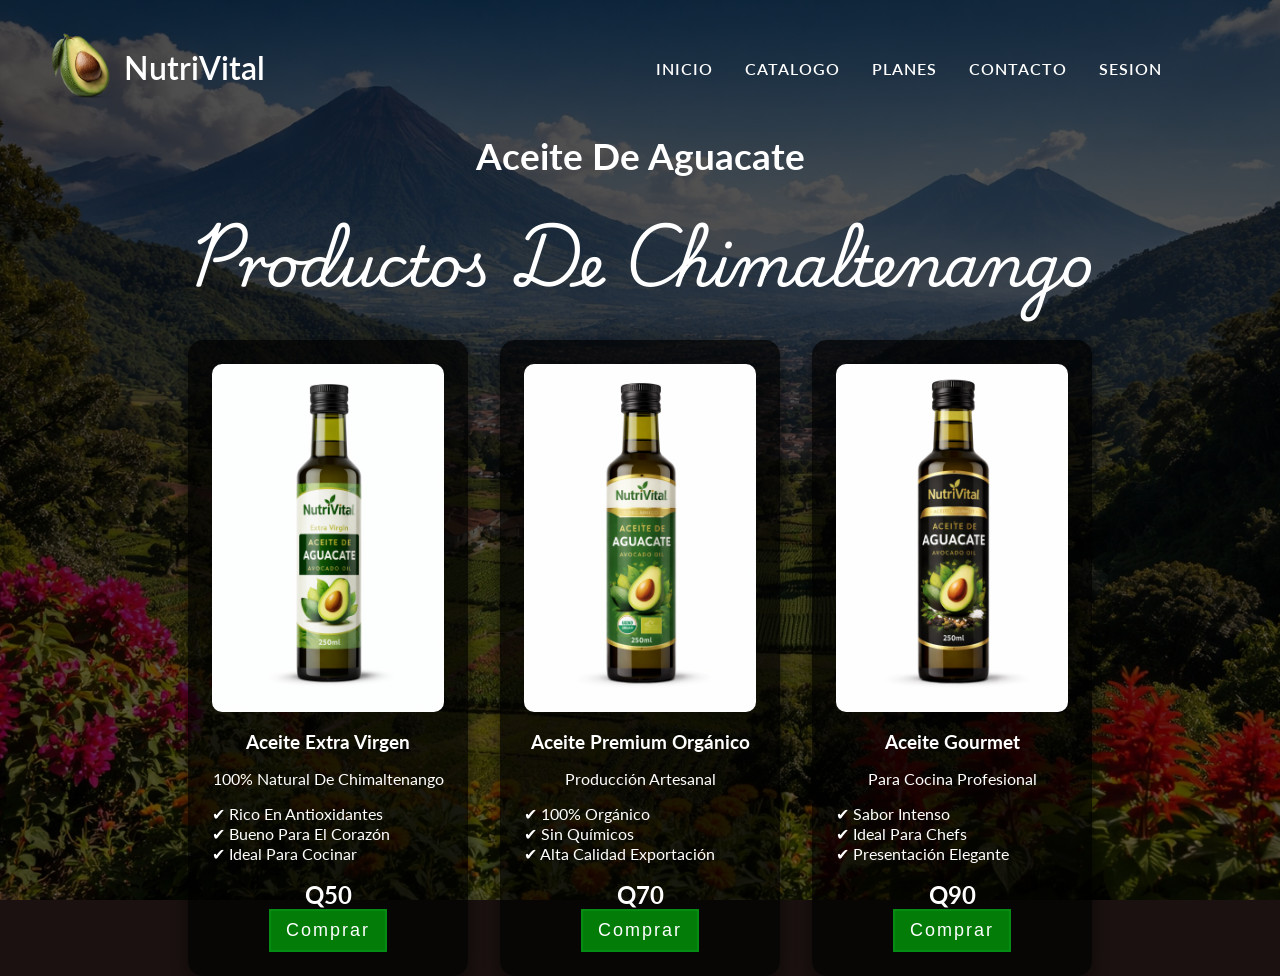
==== catalogo.html @ 91df7d30 "Add files via upload" ====
<!DOCTYPE html>
<html lang="en">
<head>
    <meta charset="UTF-8">
    <meta name="viewport" content="width=device-width, initial-scale=1.0">
    <title>Catálogo - NutriVital</title>
    <link rel="stylesheet" href="style.css">
</head>
<body>

<header class="catalogo_header">

    <!-- NAVBAR -->
    <nav class="navbar">
        <div class="logo">
            <img src="img/log.png" alt="">
            <span>NutriVital</span>
        </div>

        <ul class="nav_items">
            <div class="item">
                  <li><a href="index.html">INICIO</a></li>
                    <li><a href="catalogo.html">CATALOGO</a></li>
                    <li><a href="Plan.html">PLANES</a></li>
                    <li><a href="contacto.html">CONTACTO</a></li>
                    <li><a href="login.html">SESION</a></li>

            </div>
        </ul>
    </nav>

    <!-- TITULO -->
    <section class="catalogo_section">
        <h2 class="heading_1">Aceite de Aguacate</h2>
        <h1 class="heading">Productos de Chimaltenango</h1>



        <!-- PRODUCTOS -->
        <div class="catalogo_container">

            <!-- PRODUCTO -->
            <div class="producto" data-base="50">
                <img src="img/a1.png">
                <h3>Aceite Extra Virgen</h3>
                <p>100% natural de Chimaltenango</p>

                <ul class="beneficios">
                    <li>✔ Rico en antioxidantes</li>
                    <li>✔ Bueno para el corazón</li>
                    <li>✔ Ideal para cocinar</li>
                </ul>

                <h2 class="precio">Q50</h2>
                <button class="btn">Comprar</button>
            </div>

            <div class="producto" data-base="70">
                <img src="img/a2.png">
                <h3>Aceite Premium Orgánico</h3>
                <p>Producción artesanal</p>

                <ul class="beneficios">
                    <li>✔ 100% orgánico</li>
                    <li>✔ Sin químicos</li>
                    <li>✔ Alta calidad exportación</li>
                </ul>

                <h2 class="precio">Q70</h2>
                <button class="btn">Comprar</button>
            </div>

            <div class="producto" data-base="90">
                <img src="img/a3.png">
                <h3>Aceite Gourmet</h3>
                <p>Para cocina profesional</p>

                <ul class="beneficios">
                    <li>✔ Sabor intenso</li>
                    <li>✔ Ideal para chefs</li>
                    <li>✔ Presentación elegante</li>
                </ul>

                <h2 class="precio">Q90</h2>
                <button class="btn">Comprar</button>
            </div>

        </div>
    </section>

</header>

<script src="catalogo.js"></script>
</body>
</html>
---- style.css ----
@import url('https://fonts.googleapis.com/css2?family=Lato:ital,wght@0,100;0,300;0,400;0,700;0,900;1,100;1,300;1,400;1,700;1,900&family=Playwrite+CU:wght@100..400&display=swap');
*{
    box-sizing: border-box;
    margin: 0%;
    padding: 0%;
    transition: all 0.5s linear;
    color: #fff;
    text-transform: capitalize;
}
body{
    background-color: #1A1110;
    font-family: "Lato", sans-serif;
}
header{
    position: relative;
    padding: 2em 0;
    background: linear-gradient(rgba(0,0,0,0.6), rgba(0,0,0,0.3)), url(img/bg.jpg);
    background-repeat: no-repeat;
    background-size: cover;
    background-position: center;
    height: 100vh;
}
.logo{
    font-size: 2em;
    font-weight: 600;
    flex: 1;
    color: #fff;
    display: flex;
    align-items: center;
}
.logo img{
    width: 70px;
    margin-right: 1%;
}
.navbar{
    width: 100%;
    padding: 2rem 3rem;
    margin: auto;
    display: flex;
    align-items: center;
    justify-content: space-between;
    z-index: 1;
    top: 0;
    position: fixed;
}
.navbar.scrolled{
    background-color: #000;
    box-shadow: rgba(0,0,0,0.35) 0 5px 15px;
}
.nav_items{
    display: flex;
    justify-content: space-between;
    align-items: center;
    flex: 1;
}
.item{
    display: flex;
    justify-content: center;
}
.nav_items li{
    list-style: none;
    padding: 1em;
}
.nav_items li a{
    text-decoration: none;
    transition: 0.3s;
    font-size: 16px;
    font-weight: 600;
    letter-spacing: 1px;
}
.nav_items li::before{
    content: '';
    width: 0;
    height: 2px;
    background: rgb(1, 92, 10);
    display: block;
    margin: auto;
    transition: 0.5s;
}
.nav_items li:hover::before{
    width: 100%;
}
.btn{
    padding: 9px 15px;
    font-size: 18px;
    letter-spacing: 2px;
    cursor: pointer;
    background-color: rgb(4, 124, 8);
    border: 2px solid rgb(4, 140, 20);
    transition: all 0.5s ease-out;
}
.nav_menu{
    display: none;
}
.main{
    width: 80%;
    left: 50%;
    top: 55%;
    transform: translate(-50%,-50%);
    position: absolute;
    color: #fff;
}
.heading_1{
    font-size: 2.3em;
}
.heading{
    font-size: 3.5em;
    padding: 1.5% 0;
    font-family: "Playwrite CU", cursive;
}
.main_btn{
    display: flex;
}
.btn1:hover{
    background-color: transparent;
}
.btn2{
    background-color: transparent;
    margin-left: 1%;
    align-items: center;
    display: flex;
}
.btn2 i{
    font-size: 2em;
    margin-right: 6px;
    color: rgb(4, 124, 8);
}
.btn2:hover{
    background-color: rgb(4, 124, 8);
}
.btn2:hover i{
    color: #fff;
}
/* __________services */
.sec{
    padding: 8% 0 3% 0;
    width: 85%;
    margin: auto;
}
.head{
    text-align: center;
}
.heading span{
    color: orangered;
}
.head .heading{
    font-family: 'lato', sans-serif;
}
.head .heading_1{
    font-family: 'playwrite CU', cursive;
    color: aliceblue;
    font-size: 1.4em;
}
.boxes{
    margin-top: 4rem;
    display: grid;
    gap: 2rem;
    grid-template-columns: repeat(3, 1fr);
}
.box{
    text-align: center;
    padding: 5% 0;
    box-shadow: rgba(0,0,0,1.35) 0 5px 15px;
    border: 2px solid transparent;
}
.box img{
    width: 150px;
}
.box p{
    max-width: 275px;
    margin-inline: auto;
    text-align: center;
    line-height: 1.75rem;
    color: #888;
}
.box h4{
    margin: 1rem;
    font-size: 1.7rem;
    font-weight: 700;
}
.box:hover{
    border: 2px solid #fff;
    cursor: pointer;
    border-radius: 10px;
}
/* __________about */
.about_heading{
    display: grid;
    grid-template-columns: 1fr 1fr;
    gap: 0 6em;
    align-items: center;
}
.about .heading_1,
.about .heading{
    grid-column: 1;
}
.about .para{
    grid-column: 2;
    text-align: right;
    color: #777;
}
.about_box{
    display: grid;
    grid-template-columns: repeat(4,1fr);
    gap: 2em;
    margin-top: 5%;
}
.para1{
    color: #888;
    padding-bottom: 5%;
}
.box1{
    background-color: #ffeedc;
    box-shadow: rgba(0,0,0,2.24) 0 3px 8px;
    border: 5px solid chocolate;
}
.box1 img{
    width: 100%;
}
.box1_text{
    padding: 4%;
}
.box1_text button:hover{
    color: #000;
}
/* _______contact */
.contact{
    margin-top: 6%;
    width: 100%;
    background-color: #312c2a;
}
.contact_box{
    display: grid;
    width: 85%;
    margin: auto;
    align-items: center;
    grid-gap: 2rem;
    grid-template-columns: 1fr 1fr;
}
.left_box .heading_1{
    color: orangered;
}
.right_box{
    text-align: right;
}
.right_box img{
    width: 100%;
}
/* __________footer */
.footer_container{
    display: grid;
    gap: 4rem 2rem;
    grid-template-columns: repeat(4, 1fr);
}
.footer_logo img{
    max-width: 40px;
}
.footer_logo span{
    display: flex;
    font-size: 1.8rem;
    font-weight: 800;
}
.footer_col .footer_text{
    max-width: 350px;
    color: #999;
    margin: 2rem 0;
}
.footer_socials{
    display: flex;
    align-items: center;
    gap: 1.5rem;
    list-style: none;
}
.footer_socials a{
    font-size: 1.8rem;
    text-decoration: none;
    padding: 3%;
}
.footer_socials a:hover{
    background-color: orangered;
}
.footer_col h4{
    margin-bottom: 2rem;
    font-size: 1.8rem;
    font-weight: 600;
}
.footer_links{
    display: grid;
    gap: 1rem;
    list-style: none;
}
.footer_links a{
    text-decoration: none;
    color: #999;
}
.footer_links a:hover{
    color: orangered;
}
.footer_bar{
    padding: 1rem;
    font-size: 1rem;
    text-align: center;
}
/* __________Scroll-up */
.top{
    background-color: orangered;
    font-size: 40px;
    padding: 0.5rem;
    position: fixed;
    border-radius: 10%;
    right: 5%;
    cursor: pointer;
    bottom: -50%;
}
.top:hover{
    transform: translateY(-.6rem);
}
.top.show{
    bottom: 8%;
}

@media only screen and (max-width:1050px){
    .about_heading{
        gap: 0 2em;
    }
    .about_box,.boxes{
        gap: 1em;
    }
    .box1_text .btn{
        padding: 9px;
        font-size: 15px;
    }
    .left_box .heading{
        font-size: 2.5em;
    }
}
@media only screen and (max-width:850px){
.nav_items{
    position: absolute;
    top: -1%;
    left: 0;
    width: 100%;
    padding: 5em 0em 2em 0;
    display: flex;
    align-items: center;
    text-align: center;
    flex-direction: column;
    gap: 0.9rem;
    background-color: #000;
    transition: 0.5s;
    z-index: -1;
    transform: translateY(-100%);
}
.nav_items.open{
    transform: translateY(0);
}
.item{
    flex-direction: column;
}
.nav_menu{
    display: block;
    font-size: 2em;
}
.boxes,.about_box{
    grid-template-columns: repeat(2,1fr);
}
.contact_box{
    grid-template-columns: 1fr;
}
.footer_container{
    grid-template-columns: repeat(3,1fr);
}
}
@media only screen and (max-width:660px){
.about_heading{
    grid-template-columns: 1fr;
}
.about .para{
    grid-column: 1;
}
.boxes,.about_box{
    grid-template-columns: repeat(1,1fr);
}
.footer_container{
    grid-template-columns: repeat(2,1fr);
}
.navbar {
    padding: 2rem 2rem;
}
.heading {
    font-size: 3em;
}
.heading_1 {
    font-size: 2em;
}
}
@media only screen and (max-width:480px){
    .footer_container{
        grid-template-columns: repeat(1,1fr);
    }
    .btn {
        padding: 9px;
        font-size: 15px;
    }
    .main {
        width: 90%;
    }
}

/* -------- PLANES -------- */

.planes_header{
    background: linear-gradient(rgba(0,0,0,0.7), rgba(0,0,0,0.6)), url(img/bg.jpg);
    background-size: cover;
    background-position: center;
    height: 100vh;
}

.planes_section{
    text-align: center;
    padding-top: 10%;
}

.planes_container{
    display: flex;
    justify-content: center;
    gap: 2rem;
    margin-top: 3rem;
    flex-wrap: wrap;
}

.plan_card{
    background: rgba(0,0,0,0.7);
    border: 2px solid transparent;
    padding: 2rem;
    width: 280px;
    border-radius: 15px;
    box-shadow: rgba(0,0,0,0.5) 0 5px 15px;
}

.plan_card h3{
    font-size: 1.8rem;
    margin-bottom: 1rem;
}

.plan_card h2{
    font-size: 2.5rem;
    color: orangered;
    margin-bottom: 1rem;
}

.plan_card ul{
    list-style: none;
    margin-bottom: 1.5rem;
}

.plan_card ul li{
    margin: 0.5rem 0;
    color: #ccc;
}

.plan_card:hover{
    transform: translateY(-10px);
    border: 2px solid #fff;
}

.popular{
    border: 2px solid orangered;
    transform: scale(1.05);
}
/* -------- AUTH (LOGIN / REGISTER) -------- */

.auth_header{
    background: linear-gradient(rgba(0,0,0,0.7), rgba(0,0,0,0.6)), url(img/bg.jpg);
    background-size: cover;
    background-position: center;
    height: 100vh;
}

.auth_container{
    display: flex;
    justify-content: center;
    align-items: center;
    height: 100%;
}

.auth_form{
    background: rgba(0,0,0,0.7);
    padding: 2rem;
    width: 320px;
    border-radius: 15px;
    box-shadow: rgba(0,0,0,0.5) 0 5px 15px;
    text-align: center;
}

.auth_form h2{
    margin-bottom: 1.5rem;
}

.auth_form input{
    width: 100%;
    padding: 10px;
    margin: 0.5rem 0;
    border: none;
    outline: none;
    border-radius: 8px;
    color: #000;
}

.auth_form p{
    margin-top: 1rem;
    font-size: 0.9rem;
}

.auth_form a{
    color: orangered;
    text-decoration: none;
}

/* -------- VIDEO PAGE -------- */

.video_header{
    background: linear-gradient(rgba(0,0,0,0.7), rgba(0,0,0,0.6)), url(img/bg.jpg);
    background-size: cover;
    background-position: center;
    height: 100vh;
}

.video_section{
    text-align: center;
    padding-top: 8%;
}

.video_container{
    margin: 2rem auto;
    width: 70%;
    max-width: 800px;
    border-radius: 15px;
    overflow: hidden;
    box-shadow: rgba(0,0,0,0.7) 0 10px 25px;
}

.video_container video{
    width: 100%;
    border-radius: 15px;
}

.video_actions{
    margin-top: 1.5rem;
    display: flex;
    justify-content: center;
    gap: 1rem;
}

/* -------- CATALOGO -------- */

.catalogo_header{
    background: linear-gradient(rgba(0,0,0,0.7), rgba(0,0,0,0.6)), url(img/bg.jpg);
    background-size: cover;
    background-position: center;
}

.catalogo_section{
    text-align: center;
    padding-top: 8%;
}

.plan_selector{
    margin: 2rem;
}

.plan_selector select{
    padding: 10px;
    border-radius: 10px;
    border: none;
    color: #000;
}

.catalogo_container{
    display: flex;
    justify-content: center;
    flex-wrap: wrap;
    gap: 2rem;
}

.producto{
    width: 280px;
    background: rgba(0,0,0,0.7);
    padding: 1.5rem;
    border-radius: 15px;
    box-shadow: rgba(0,0,0,0.5) 0 5px 15px;
}

.producto img{
    width: 100%;
    border-radius: 10px;
}

.producto h3{
    margin: 1rem 0;
}

.beneficios{
    text-align: left;
    margin: 1rem 0;
    list-style: none;
    color: #ccc;
}

.producto:hover{
    transform: translateY(-10px);
}

/* -------- CONTACTO -------- */

.contacto_header{
    background: linear-gradient(rgba(0,0,0,0.7), rgba(0,0,0,0.6)), url(img/bg.jpg);
    background-size: cover;
    background-position: center;
}

.contacto_section{
    text-align: center;
    padding-top: 8%;
}

.contacto_container{
    display: flex;
    justify-content: center;
    gap: 2rem;
    flex-wrap: wrap;
    margin-top: 2rem;
}

.contacto_form{
    width: 300px;
    background: rgba(0,0,0,0.7);
    padding: 1.5rem;
    border-radius: 15px;
    box-shadow: rgba(0,0,0,0.5) 0 5px 15px;
}

.contacto_form h3{
    margin-bottom: 1rem;
}

.contacto_form input,
.contacto_form textarea,
.contacto_form select{
    width: 100%;
    padding: 10px;
    margin: 0.5rem 0;
    border-radius: 8px;
    border: none;
    color: #000;
}

.contacto_form textarea{
    height: 100px;
}

.contacto_form:hover{
    transform: translateY(-5px);
}
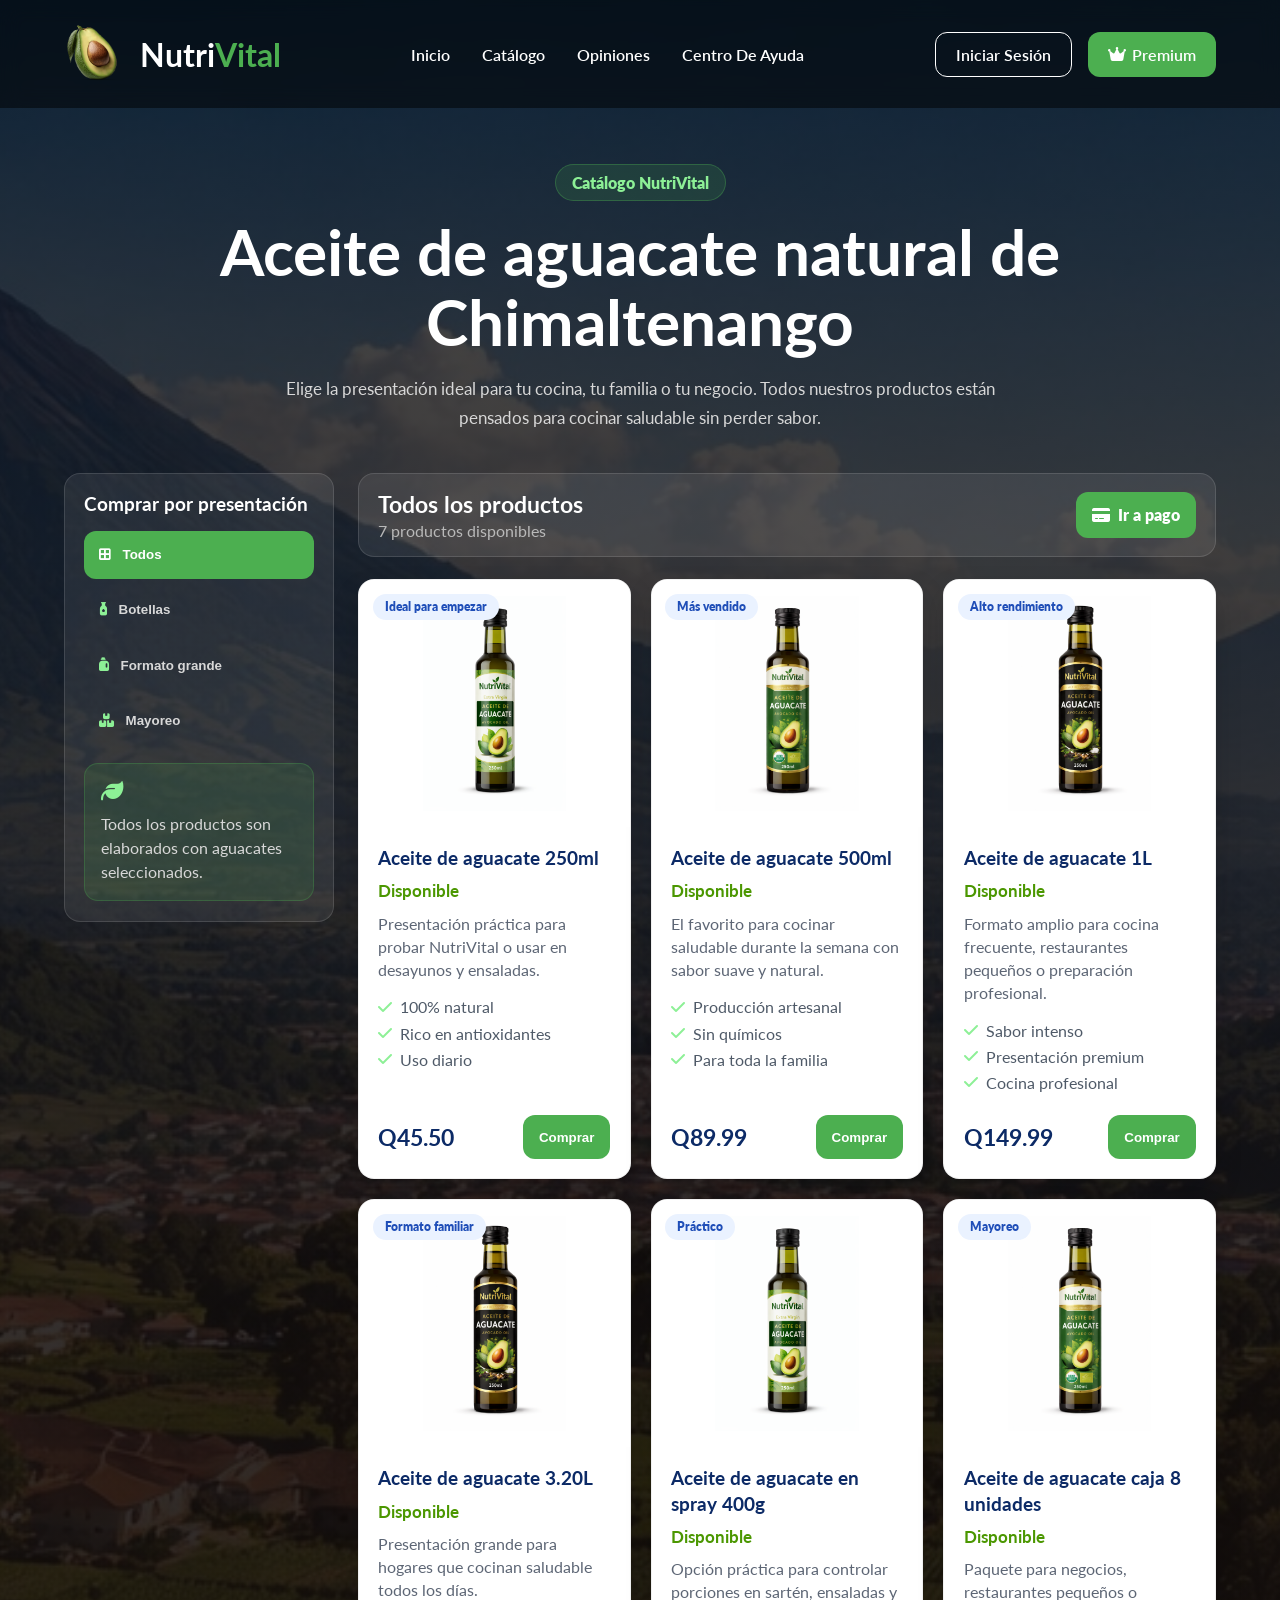
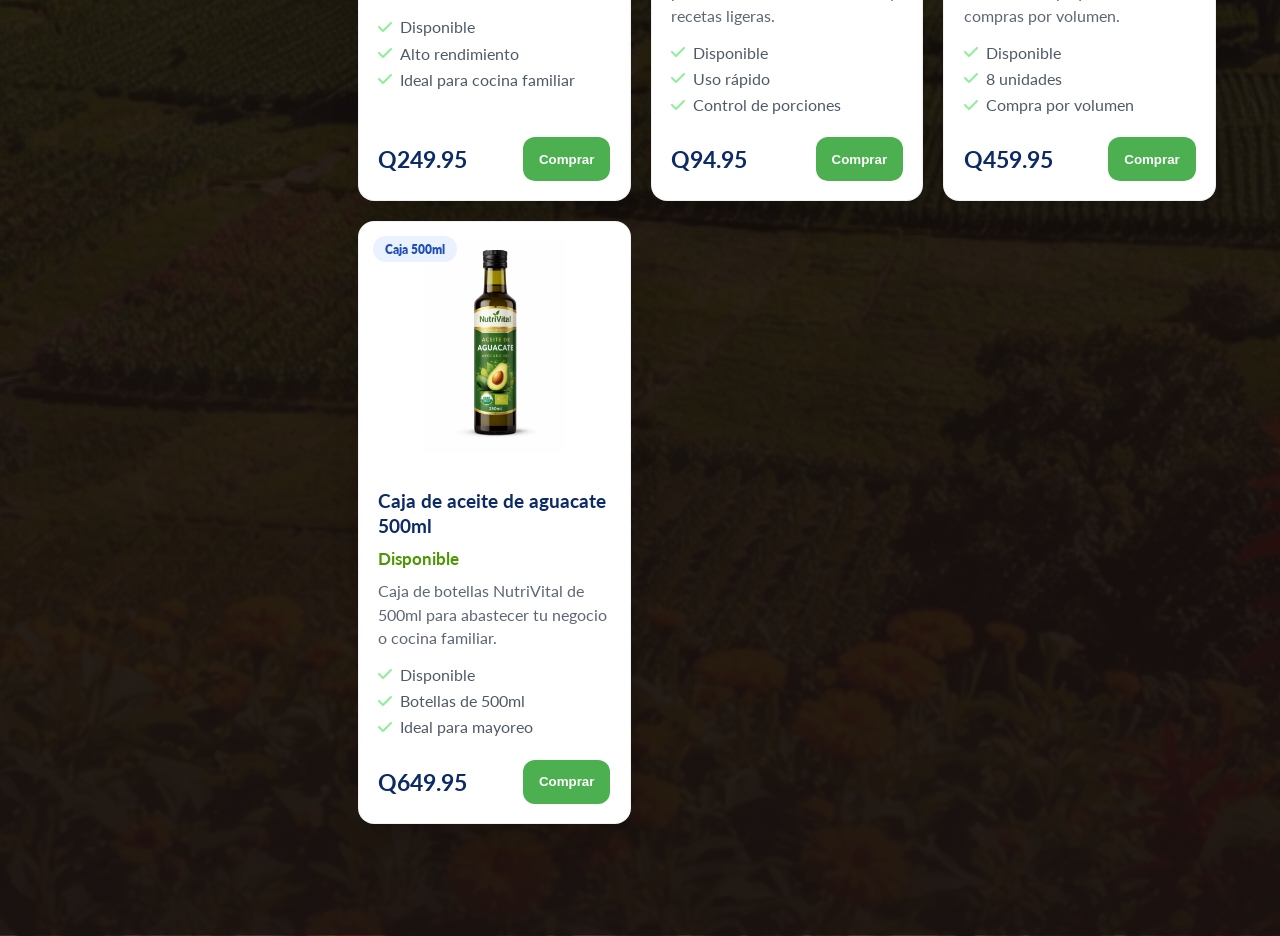
==== commit faf1cbc1: "Add files via upload" ====
--- a/catalogo.html
+++ b/catalogo.html
@@ -1,95 +1,98 @@
-<!DOCTYPE html>
-<html lang="en">
-<head>
-    <meta charset="UTF-8">
-    <meta name="viewport" content="width=device-width, initial-scale=1.0">
-    <title>Catálogo - NutriVital</title>
-    <link rel="stylesheet" href="style.css">
-</head>
-<body>
-
-<header class="catalogo_header">
-
-    <!-- NAVBAR -->
-    <nav class="navbar">
-        <div class="logo">
-            <img src="img/log.png" alt="">
-            <span>NutriVital</span>
-        </div>
-
-        <ul class="nav_items">
-            <div class="item">
-                  <li><a href="index.html">INICIO</a></li>
-                    <li><a href="catalogo.html">CATALOGO</a></li>
-                    <li><a href="Plan.html">PLANES</a></li>
-                    <li><a href="contacto.html">CONTACTO</a></li>
-                    <li><a href="login.html">SESION</a></li>
-
-            </div>
-        </ul>
-    </nav>
-
-    <!-- TITULO -->
-    <section class="catalogo_section">
-        <h2 class="heading_1">Aceite de Aguacate</h2>
-        <h1 class="heading">Productos de Chimaltenango</h1>
-
-
-
-        <!-- PRODUCTOS -->
-        <div class="catalogo_container">
-
-            <!-- PRODUCTO -->
-            <div class="producto" data-base="50">
-                <img src="img/a1.png">
-                <h3>Aceite Extra Virgen</h3>
-                <p>100% natural de Chimaltenango</p>
-
-                <ul class="beneficios">
-                    <li>✔ Rico en antioxidantes</li>
-                    <li>✔ Bueno para el corazón</li>
-                    <li>✔ Ideal para cocinar</li>
-                </ul>
-
-                <h2 class="precio">Q50</h2>
-                <button class="btn">Comprar</button>
-            </div>
-
-            <div class="producto" data-base="70">
-                <img src="img/a2.png">
-                <h3>Aceite Premium Orgánico</h3>
-                <p>Producción artesanal</p>
-
-                <ul class="beneficios">
-                    <li>✔ 100% orgánico</li>
-                    <li>✔ Sin químicos</li>
-                    <li>✔ Alta calidad exportación</li>
-                </ul>
-
-                <h2 class="precio">Q70</h2>
-                <button class="btn">Comprar</button>
-            </div>
-
-            <div class="producto" data-base="90">
-                <img src="img/a3.png">
-                <h3>Aceite Gourmet</h3>
-                <p>Para cocina profesional</p>
-
-                <ul class="beneficios">
-                    <li>✔ Sabor intenso</li>
-                    <li>✔ Ideal para chefs</li>
-                    <li>✔ Presentación elegante</li>
-                </ul>
-
-                <h2 class="precio">Q90</h2>
-                <button class="btn">Comprar</button>
-            </div>
-
-        </div>
-    </section>
-
-</header>
-
-<script src="catalogo.js"></script>
-</body>
-</html>+<!DOCTYPE html>
+<html lang="en">
+<head>
+    <meta charset="UTF-8">
+    <meta name="viewport" content="width=device-width, initial-scale=1.0">
+    <title>Catálogo - NutriVital</title>
+    <link rel="stylesheet" href="style.css">
+    <link rel="stylesheet"
+    href="https://cdnjs.cloudflare.com/ajax/libs/font-awesome/6.5.1/css/all.min.css">
+</head>
+<body>
+
+<header class="catalogo_header">
+
+    <!-- NAVBAR -->
+    <nav class="help_navbar">
+        <a class="help_logo nav_logo_link" href="index.html">
+            <img src="img/log.png" alt="Logo NutriVital">
+            <h2>Nutri<span>Vital</span></h2>
+        </a>
+
+        <ul class="help_menu">
+            <li><a href="index.html">Inicio</a></li>
+            <li><a href="catalogo.html">Catálogo</a></li>
+            <li><a href="reviews.html">Opiniones</a></li>
+            <li><a href="contacto.html">Centro de Ayuda</a></li>
+        </ul>
+
+        <div class="help_actions">
+            <a class="login_btn" href="login.html">Iniciar Sesión</a>
+            <a class="premium_btn" href="Plan.html">
+                <i class="fa-solid fa-crown"></i>
+                Premium
+            </a>
+        </div>
+    </nav>
+
+    <!-- TITULO -->
+    <section class="catalogo_section">
+        <div class="catalogo_intro">
+            <span>Catálogo NutriVital</span>
+            <h1>Aceite de aguacate natural de Chimaltenango</h1>
+            <p>Elige la presentación ideal para tu cocina, tu familia o tu negocio. Todos nuestros productos están pensados para cocinar saludable sin perder sabor.</p>
+        </div>
+
+        <div class="catalogo_shell">
+            <aside class="catalogo_sidebar">
+                <h3>Comprar por presentación</h3>
+
+                <button class="catalogo_filter active" data-categoria="todos">
+                    <i class="fa-solid fa-border-all"></i>
+                    Todos
+                </button>
+
+                <button class="catalogo_filter" data-categoria="botellas">
+                    <i class="fa-solid fa-bottle-droplet"></i>
+                    Botellas
+                </button>
+
+                <button class="catalogo_filter" data-categoria="formato-grande">
+                    <i class="fa-solid fa-jug-detergent"></i>
+                    Formato grande
+                </button>
+
+                <button class="catalogo_filter" data-categoria="mayoreo">
+                    <i class="fa-solid fa-boxes-stacked"></i>
+                    Mayoreo
+                </button>
+
+                <div class="catalogo_tip">
+                    <i class="fa-solid fa-leaf"></i>
+                    <p>Todos los productos son elaborados con aguacates seleccionados.</p>
+                </div>
+            </aside>
+
+            <div class="catalogo_content">
+                <div class="catalogo_toolbar">
+                    <div>
+                        <h2 id="catalogoTitulo">Todos los productos</h2>
+                        <p id="catalogoContador">Productos disponibles</p>
+                    </div>
+
+                    <a href="pago.html" class="catalogo_checkout">
+                        <i class="fa-solid fa-credit-card"></i>
+                        Ir a pago
+                    </a>
+                </div>
+
+                <!-- PRODUCTOS -->
+                <div class="catalogo_container" id="catalogoProductos"></div>
+            </div>
+        </div>
+    </section>
+
+</header>
+<script src="catalogo.js"></script>
+</body>
+</html>
--- a/style.css
+++ b/style.css
@@ -10,6 +10,7 @@
 body{
     background-color: #1A1110;
     font-family: "Lato", sans-serif;
+
 }
 header{
     position: relative;
@@ -20,66 +21,17 @@
     background-position: center;
     height: 100vh;
 }
-.logo{
-    font-size: 2em;
-    font-weight: 600;
-    flex: 1;
-    color: #fff;
-    display: flex;
-    align-items: center;
-}
-.logo img{
-    width: 70px;
-    margin-right: 1%;
-}
-.navbar{
-    width: 100%;
-    padding: 2rem 3rem;
-    margin: auto;
-    display: flex;
-    align-items: center;
-    justify-content: space-between;
-    z-index: 1;
-    top: 0;
-    position: fixed;
-}
-.navbar.scrolled{
-    background-color: #000;
-    box-shadow: rgba(0,0,0,0.35) 0 5px 15px;
-}
-.nav_items{
-    display: flex;
-    justify-content: space-between;
-    align-items: center;
-    flex: 1;
-}
-.item{
-    display: flex;
-    justify-content: center;
-}
-.nav_items li{
-    list-style: none;
-    padding: 1em;
-}
-.nav_items li a{
-    text-decoration: none;
-    transition: 0.3s;
-    font-size: 16px;
-    font-weight: 600;
-    letter-spacing: 1px;
-}
-.nav_items li::before{
-    content: '';
-    width: 0;
-    height: 2px;
-    background: rgb(1, 92, 10);
-    display: block;
-    margin: auto;
-    transition: 0.5s;
-}
-.nav_items li:hover::before{
-    width: 100%;
-}
+
+#home,
+.help_header,
+.catalogo_header,
+.planes_header,
+.pago_header,
+.reviews_header,
+.video_header{
+    padding-top: 0;
+}
+
 .btn{
     padding: 9px 15px;
     font-size: 18px;
@@ -115,21 +67,41 @@
     background-color: transparent;
 }
 .btn2{
-    background-color: transparent;
+    background-color: #4CAF50;
     margin-left: 1%;
     align-items: center;
     display: flex;
+    gap: 0.65rem;
+    border: none;
+    border-radius: 14px;
+    padding: 13px 22px;
+    box-shadow: 0 12px 24px rgba(0,0,0,0.25);
+    letter-spacing: 0;
 }
 .btn2 i{
-    font-size: 2em;
-    margin-right: 6px;
-    color: rgb(4, 124, 8);
+    width: 36px;
+    height: 36px;
+    font-size: 1.7em;
+    margin-right: 0;
+    color: #fff;
+    display: inline-flex;
+    align-items: center;
+    justify-content: center;
+    border: 2px solid rgba(255,255,255,0.65);
+    border-radius: 50%;
 }
 .btn2:hover{
-    background-color: rgb(4, 124, 8);
+    background-color: #63c967;
+    transform: translateY(-3px);
 }
 .btn2:hover i{
     color: #fff;
+}
+.btn2 a{
+    color: #fff;
+    text-decoration: none;
+    font-weight: 800;
+    text-transform: none;
 }
 /* __________services */
 .sec{
@@ -187,8 +159,11 @@
 .about_heading{
     display: grid;
     grid-template-columns: 1fr 1fr;
-    gap: 0 6em;
-    align-items: center;
+    gap: 0 4em;
+    align-items: center;
+    text-align: left;
+    max-width: 1120px;
+    margin: auto;
 }
 .about .heading_1,
 .about .heading{
@@ -196,8 +171,21 @@
 }
 .about .para{
     grid-column: 2;
-    text-align: right;
-    color: #777;
+    text-align: left;
+    color: #b9b9b9;
+    line-height: 1.7;
+    text-transform: none;
+    max-width: 560px;
+    font-size: 1.05rem;
+}
+.about_heading .heading{
+    font-size: clamp(2.1rem, 4vw, 3.2rem);
+    line-height: 1.15;
+    padding: 0.6rem 0 0;
+}
+.about_heading .heading_1{
+    font-size: 1.45rem;
+    margin-bottom: 0.25rem;
 }
 .about_box{
     display: grid;
@@ -206,46 +194,267 @@
     margin-top: 5%;
 }
 .para1{
-    color: #888;
+    color: #d7d7d7;
     padding-bottom: 5%;
+    line-height: 1.5;
+    text-transform: none;
 }
 .box1{
-    background-color: #ffeedc;
-    box-shadow: rgba(0,0,0,2.24) 0 3px 8px;
-    border: 5px solid chocolate;
+    background:
+    linear-gradient(180deg, rgba(255,255,255,0.08), rgba(255,255,255,0.03));
+    box-shadow: rgba(0,0,0,0.35) 0 16px 32px;
+    border: 1px solid rgba(76,175,80,0.28);
+    border-radius: 8px;
+    overflow: hidden;
+    position: relative;
 }
 .box1 img{
     width: 100%;
+    height: 210px;
+    object-fit: cover;
+    display: block;
 }
 .box1_text{
-    padding: 4%;
+    padding: 1.35rem;
+}
+.box1_text span{
+    display: inline-flex;
+    width: 42px;
+    height: 42px;
+    align-items: center;
+    justify-content: center;
+    background: rgba(76,175,80,0.16);
+    color: #63d86d;
+    border: 1px solid rgba(76,175,80,0.35);
+    border-radius: 50%;
+    font-weight: 800;
+    margin-bottom: 1rem;
+}
+.box1_text h2{
+    color: #fff;
+    margin-bottom: 0.75rem;
+    text-transform: none;
+}
+.box1_text .btn{
+    display: inline-flex;
+    text-decoration: none;
+    color: #fff;
+    letter-spacing: 1px;
+    font-size: 1rem;
+    margin-top: 0.5rem;
 }
 .box1_text button:hover{
     color: #000;
+}
+.box1:hover{
+    transform: translateY(-10px);
+    border-color: #4CAF50;
 }
 /* _______contact */
 .contact{
     margin-top: 6%;
     width: 100%;
-    background-color: #312c2a;
+    background:
+    radial-gradient(circle at 78% 45%, rgba(76,175,80,0.22), transparent 32%),
+    linear-gradient(135deg, #172016, #312c2a 55%, #1A1110);
+    padding: 5rem 0;
 }
 .contact_box{
     display: grid;
     width: 85%;
     margin: auto;
     align-items: center;
-    grid-gap: 2rem;
+    grid-gap: 3rem;
     grid-template-columns: 1fr 1fr;
 }
 .left_box .heading_1{
-    color: orangered;
+    color: #77e083;
+}
+.left_box .heading{
+    line-height: 1.15;
+    text-transform: none;
+}
+.app_badge{
+    display: inline-flex;
+    padding: 0.55rem 1rem;
+    border-radius: 999px;
+    background: rgba(76,175,80,0.16);
+    color: #8df096;
+    border: 1px solid rgba(76,175,80,0.35);
+    font-weight: 800;
+    margin-bottom: 1rem;
+    text-transform: none;
+}
+.app_text{
+    color: #d9d9d9;
+    max-width: 620px;
+    line-height: 1.7;
+    font-size: 1.05rem;
+    text-transform: none;
+}
+.app_features{
+    display: grid;
+    grid-template-columns: repeat(3, minmax(120px, 1fr));
+    gap: 0.8rem;
+    margin: 1.6rem 0;
+}
+.app_features div{
+    display: flex;
+    align-items: center;
+    gap: 0.55rem;
+    background: rgba(255,255,255,0.08);
+    border: 1px solid rgba(255,255,255,0.12);
+    padding: 0.85rem;
+    border-radius: 12px;
+}
+.app_features i{
+    color: #77e083;
+}
+.app_features span{
+    color: #fff;
+    font-weight: 700;
+    text-transform: none;
+}
+.app_actions{
+    display: flex;
+    gap: 1rem;
+    flex-wrap: wrap;
+}
+.app_btn{
+    min-height: 54px;
+    padding: 0 1.4rem;
+    display: inline-flex;
+    align-items: center;
+    justify-content: center;
+    gap: 0.65rem;
+    border-radius: 12px;
+    text-decoration: none;
+    font-weight: 800;
+    text-transform: none;
+}
+.app_btn i{
+    color: inherit;
+    font-size: 1.35rem;
+}
+.app_btn.primary{
+    background: #4CAF50;
+    color: #fff;
+}
+.app_btn.secondary{
+    border: 1px solid rgba(255,255,255,0.6);
+    color: #fff;
+}
+.app_btn:hover{
+    transform: translateY(-3px);
+}
+.app_btn.primary:hover{
+    background: #63c967;
+}
+.app_btn.secondary:hover{
+    background: rgba(255,255,255,0.12);
 }
 .right_box{
-    text-align: right;
-}
-.right_box img{
+    display: flex;
+    justify-content: center;
+}
+.app_phone_image{
+    width: min(350px, 100%);
+    max-height: 520px;
+    object-fit: contain;
+    filter: drop-shadow(0 28px 45px rgba(0,0,0,0.45));
+    border-radius: 34px;
+}
+.app_mockup{
+    width: min(360px, 100%);
+    background: #f8f4eb;
+    border: 12px solid #111;
+    border-radius: 34px;
+    padding: 1rem;
+    box-shadow: 0 26px 50px rgba(0,0,0,0.45);
+    text-align: center;
+}
+.mockup_top{
+    display: flex;
+    align-items: center;
+    justify-content: space-between;
+    margin-bottom: 1rem;
+}
+.mockup_top span{
+    color: #2e4a27;
+    font-size: 1.35rem;
+    font-weight: 900;
+    text-transform: none;
+}
+.mockup_top i{
+    color: #2e4a27;
+}
+.mockup_hero{
+    display: grid;
+    grid-template-columns: 42% 1fr;
+    align-items: center;
+    gap: 0.9rem;
+    background:
+    linear-gradient(135deg, rgba(76,175,80,0.22), rgba(245,178,27,0.18)),
+    #fffaf0;
+    border-radius: 22px;
+    padding: 1rem;
+    text-align: left;
+}
+.mockup_hero img{
     width: 100%;
-}
+    max-height: 190px;
+    object-fit: contain;
+    margin: auto;
+    display: block;
+}
+.mockup_hero h3{
+    color: #2e4a27;
+    font-size: 1.35rem;
+    line-height: 1.1;
+    margin-bottom: 0.45rem;
+    text-transform: none;
+}
+.mockup_hero p{
+    color: #6f6f6f;
+    line-height: 1.35;
+    text-transform: none;
+}
+.mockup_cards{
+    display: grid;
+    grid-template-columns: repeat(3, 1fr);
+    gap: 0.55rem;
+    margin: 0.9rem 0;
+}
+.mockup_cards div{
+    background: #fff;
+    border-radius: 16px;
+    padding: 0.8rem 0.45rem;
+    box-shadow: 0 8px 18px rgba(0,0,0,0.08);
+}
+.mockup_cards i{
+    color: #4CAF50;
+    display: block;
+    margin-bottom: 0.45rem;
+}
+.mockup_cards span{
+    color: #2e4a27;
+    font-size: 0.85rem;
+    font-weight: 800;
+    text-transform: none;
+}
+.app_mockup a{
+    display: flex;
+    align-items: center;
+    justify-content: center;
+    min-height: 46px;
+    border-radius: 999px;
+    background: #f5b21b;
+    color: #1A1110;
+    text-decoration: none;
+    font-weight: 900;
+    text-transform: none;
+}
+
 /* __________footer */
 .footer_container{
     display: grid;
@@ -393,6 +602,9 @@
 .heading_1 {
     font-size: 2em;
 }
+.app_features{
+    grid-template-columns: 1fr;
+}
 }
 @media only screen and (max-width:480px){
     .footer_container{
@@ -410,63 +622,245 @@
 /* -------- PLANES -------- */
 
 .planes_header{
-    background: linear-gradient(rgba(0,0,0,0.7), rgba(0,0,0,0.6)), url(img/bg.jpg);
+    background:
+    linear-gradient(180deg, rgba(0,0,0,0.45), #040714 42%, #040714 100%),
+    linear-gradient(90deg, rgba(4,7,20,0.95), rgba(4,7,20,0.4), rgba(4,7,20,0.95)),
+    url(img/bg.jpg);
     background-size: cover;
     background-position: center;
-    height: 100vh;
+    min-height: 100vh;
+    height: auto;
 }
 
 .planes_section{
     text-align: center;
-    padding-top: 10%;
+    padding: 3.5rem 5% 5rem;
+}
+
+.planes_hero{
+    max-width: 920px;
+    margin: 0 auto 3.5rem;
+}
+
+.planes_hero h1{
+    font-size: clamp(2.4rem, 5vw, 4.6rem);
+    line-height: 1.08;
+    letter-spacing: 0;
+    text-transform: none;
+    color: #fff;
+    margin-bottom: 1rem;
+}
+
+.planes_hero p{
+    max-width: 780px;
+    margin: auto;
+    color: #d6d8e6;
+    font-size: 1.18rem;
+    line-height: 1.6;
+    text-transform: none;
 }
 
 .planes_container{
-    display: flex;
-    justify-content: center;
-    gap: 2rem;
-    margin-top: 3rem;
-    flex-wrap: wrap;
+    display: grid;
+    grid-template-columns: repeat(3, minmax(240px, 1fr));
+    gap: 1.5rem;
+    width: min(1240px, 100%);
+    margin: 0 auto;
 }
 
 .plan_card{
-    background: rgba(0,0,0,0.7);
-    border: 2px solid transparent;
-    padding: 2rem;
-    width: 280px;
-    border-radius: 15px;
-    box-shadow: rgba(0,0,0,0.5) 0 5px 15px;
+    position: relative;
+    background: #03040a;
+    border: 1px solid rgba(255,255,255,0.55);
+    padding: 2.2rem 2rem;
+    min-height: 510px;
+    border-radius: 8px;
+    box-shadow: 0 20px 45px rgba(0,0,0,0.45);
+    display: flex;
+    flex-direction: column;
+    text-align: left;
 }
 
 .plan_card h3{
-    font-size: 1.8rem;
+    font-size: 1.35rem;
+    margin: 1.4rem 0 0.8rem;
+    color: #fff;
+    text-transform: none;
+}
+
+.plan_card h2{
+    font-size: 2.1rem;
+    color: #fff;
     margin-bottom: 1rem;
-}
-
-.plan_card h2{
-    font-size: 2.5rem;
-    color: orangered;
-    margin-bottom: 1rem;
+    text-transform: none;
+}
+
+.plan_card h2 span{
+    font-size: 1rem;
+    color: #d6d8e6;
+    text-transform: none;
+}
+
+.plan_card p{
+    color: #f2f2f2;
+    line-height: 1.55;
+    margin-bottom: 1.3rem;
+    text-transform: none;
 }
 
 .plan_card ul{
     list-style: none;
-    margin-bottom: 1.5rem;
+    margin-bottom: 1.8rem;
 }
 
 .plan_card ul li{
-    margin: 0.5rem 0;
-    color: #ccc;
+    margin: 0.65rem 0;
+    color: #d6d8e6;
+    text-transform: none;
+}
+
+.plan_brand{
+    display: flex;
+    align-items: baseline;
+    gap: 0.75rem;
+    min-height: 48px;
+}
+
+.plan_brand span{
+    font-size: 1.55rem;
+    font-weight: 800;
+    color: #fff;
+    text-transform: none;
+}
+
+.plan_brand strong{
+    font-size: 1.35rem;
+    color: #36d86c;
+    text-transform: none;
+}
+
+.popular_badge{
+    position: absolute;
+    left: 50%;
+    top: 0;
+    transform: translate(-50%, -50%);
+    background: #fff;
+    color: #000;
+    padding: 0.45rem 1.4rem;
+    border-radius: 999px;
+    font-weight: 800;
+    text-transform: none;
+}
+
+.plan_btn{
+    margin-top: auto;
+    display: flex;
+    align-items: center;
+    justify-content: center;
+    width: 100%;
+    min-height: 70px;
+    border-radius: 8px;
+    background: #35ccec;
+    color: #001018;
+    font-size: 1.1rem;
+    font-weight: 700;
+    text-decoration: none;
+    text-transform: uppercase;
+}
+
+.plan_btn:hover{
+    background: #58dcf5;
+    transform: translateY(-2px);
 }
 
 .plan_card:hover{
-    transform: translateY(-10px);
-    border: 2px solid #fff;
+    transform: translateY(-8px);
+    border-color: #fff;
 }
 
 .popular{
-    border: 2px solid orangered;
-    transform: scale(1.05);
+    border-color: #fff;
+}
+
+.planes_note{
+    max-width: 980px;
+    margin: 2.2rem auto 4rem;
+    color: #d6d8e6;
+    line-height: 1.6;
+    text-transform: none;
+}
+
+.plans_compare{
+    width: min(1180px, 100%);
+    margin: 0 auto;
+    padding-top: 1rem;
+}
+
+.plans_compare h2{
+    font-size: clamp(2rem, 4vw, 3.4rem);
+    margin-bottom: 0.75rem;
+    color: #fff;
+    text-transform: none;
+}
+
+.plans_compare p{
+    color: #d6d8e6;
+    font-size: 1.15rem;
+    margin-bottom: 2.5rem;
+    text-transform: none;
+}
+
+.compare_table{
+    border-top: 1px solid rgba(255,255,255,0.45);
+}
+
+.compare_row{
+    display: grid;
+    grid-template-columns: 2fr repeat(3, 1fr);
+    gap: 1rem;
+    align-items: center;
+    border-bottom: 1px solid rgba(255,255,255,0.16);
+    min-height: 82px;
+    text-align: center;
+}
+
+.compare_row span{
+    color: #f4f4f6;
+    font-size: 1.1rem;
+    text-transform: none;
+}
+
+.compare_row span:first-child{
+    text-align: left;
+    font-weight: 700;
+    color: #d6d8e6;
+}
+
+.compare_head span{
+    color: #fff;
+    font-weight: 800;
+}
+
+@media(max-width:900px){
+    .planes_section{
+        padding: 2.5rem 1rem 4rem;
+    }
+
+    .planes_container{
+        grid-template-columns: 1fr;
+    }
+
+    .plan_card{
+        min-height: auto;
+    }
+
+    .compare_table{
+        overflow-x: auto;
+    }
+
+    .compare_row{
+        min-width: 760px;
+    }
 }
 /* -------- AUTH (LOGIN / REGISTER) -------- */
 
@@ -520,84 +914,361 @@
 /* -------- VIDEO PAGE -------- */
 
 .video_header{
-    background: linear-gradient(rgba(0,0,0,0.7), rgba(0,0,0,0.6)), url(img/bg.jpg);
+    background:
+    linear-gradient(180deg, rgba(0,0,0,0.72), rgba(26,17,16,0.9)),
+    url(img/bg.jpg);
     background-size: cover;
     background-position: center;
-    height: 100vh;
+    min-height: 100vh;
+    height: auto;
 }
 
 .video_section{
     text-align: center;
-    padding-top: 8%;
+    padding: 4rem 5% 5rem;
+}
+
+.video_intro{
+    max-width: 920px;
+    margin: 0 auto 2rem;
+}
+
+.video_intro span{
+    display: inline-flex;
+    padding: 0.55rem 1rem;
+    border-radius: 999px;
+    background: rgba(76,175,80,0.16);
+    color: #77e083;
+    border: 1px solid rgba(76,175,80,0.35);
+    font-weight: 800;
+    margin-bottom: 1.1rem;
+    text-transform: none;
+}
+
+.video_intro h1{
+    font-size: clamp(2.3rem, 5vw, 4.5rem);
+    line-height: 1.1;
+    max-width: 920px;
+    margin: auto;
+    color: #fff;
+    text-transform: none;
+}
+
+.video_intro p{
+    color: #d8d8d8;
+    max-width: 680px;
+    margin: 1rem auto 0;
+    line-height: 1.6;
+    font-size: 1.1rem;
+    text-transform: none;
 }
 
 .video_container{
-    margin: 2rem auto;
-    width: 70%;
-    max-width: 800px;
-    border-radius: 15px;
+    margin: 2.5rem auto;
+    width: min(88%, 980px);
+    border-radius: 18px;
     overflow: hidden;
-    box-shadow: rgba(0,0,0,0.7) 0 10px 25px;
+    box-shadow: rgba(0,0,0,0.65) 0 24px 55px;
+    border: 1px solid rgba(255,255,255,0.14);
+    background: #050505;
+    position: relative;
 }
 
 .video_container video{
     width: 100%;
-    border-radius: 15px;
+    display: block;
+    border-radius: 18px;
 }
 
 .video_actions{
-    margin-top: 1.5rem;
+    margin-top: 1.8rem;
     display: flex;
     justify-content: center;
     gap: 1rem;
+    flex-wrap: wrap;
+}
+
+.video_btn{
+    min-width: 190px;
+    min-height: 56px;
+    padding: 0 1.35rem;
+    display: inline-flex;
+    align-items: center;
+    justify-content: center;
+    gap: 0.65rem;
+    border-radius: 14px;
+    text-decoration: none;
+    font-weight: 800;
+    text-transform: none;
+    box-shadow: 0 14px 26px rgba(0,0,0,0.25);
+}
+
+.video_btn i{
+    color: inherit;
+}
+
+.video_btn.primary{
+    background: #4CAF50;
+    color: #fff;
+}
+
+.video_btn.secondary{
+    background: transparent;
+    border: 1px solid rgba(255,255,255,0.6);
+    color: #fff;
+}
+
+.video_btn:hover{
+    transform: translateY(-3px);
+}
+
+.video_btn.primary:hover{
+    background: #63c967;
+}
+
+.video_btn.secondary:hover{
+    background: rgba(255,255,255,0.12);
 }
 
 /* -------- CATALOGO -------- */
 
 .catalogo_header{
-    background: linear-gradient(rgba(0,0,0,0.7), rgba(0,0,0,0.6)), url(img/bg.jpg);
+    background:
+    linear-gradient(180deg, rgba(0,0,0,0.72), rgba(26,17,16,0.96)),
+    url(img/bg.jpg);
     background-size: cover;
     background-position: center;
+    min-height: 100vh;
+    height: auto;
 }
 
 .catalogo_section{
+    text-align: left;
+    padding: 3.5rem 5% 5rem;
+}
+
+.catalogo_intro{
+    max-width: 920px;
+    margin: 0 auto 2.5rem;
     text-align: center;
-    padding-top: 8%;
-}
-
-.plan_selector{
-    margin: 2rem;
-}
-
-.plan_selector select{
-    padding: 10px;
+}
+
+.catalogo_intro span{
+    display: inline-flex;
+    padding: 0.5rem 1rem;
+    border-radius: 999px;
+    background: rgba(76,175,80,0.16);
+    color: #8df096;
+    border: 1px solid rgba(76,175,80,0.35);
+    font-weight: 800;
+    margin-bottom: 1rem;
+    text-transform: none;
+}
+
+.catalogo_intro h1{
+    font-size: clamp(2.2rem, 5vw, 4rem);
+    line-height: 1.1;
+    color: #fff;
+    margin-bottom: 1rem;
+    text-transform: none;
+}
+
+.catalogo_intro p{
+    max-width: 760px;
+    margin: auto;
+    color: #d8d8d8;
+    line-height: 1.7;
+    font-size: 1.08rem;
+    text-transform: none;
+}
+
+.catalogo_shell{
+    width: min(1240px, 100%);
+    margin: auto;
+    display: grid;
+    grid-template-columns: 270px 1fr;
+    gap: 1.5rem;
+    align-items: start;
+}
+
+.catalogo_sidebar{
+    background: rgba(255,255,255,0.08);
+    border: 1px solid rgba(255,255,255,0.12);
+    border-radius: 16px;
+    padding: 1.2rem;
+    position: sticky;
+    top: 1rem;
+}
+
+.catalogo_sidebar h3{
+    color: #fff;
+    margin-bottom: 1rem;
+    text-transform: none;
+}
+
+.catalogo_filter{
+    width: 100%;
+    min-height: 48px;
+    border: none;
+    border-radius: 12px;
+    background: transparent;
+    color: #d8d8d8;
+    display: flex;
+    align-items: center;
+    gap: 0.75rem;
+    padding: 0 0.9rem;
+    cursor: pointer;
+    font-weight: 800;
+    text-align: left;
+    margin-bottom: 0.45rem;
+    text-transform: none;
+}
+
+.catalogo_filter i{
+    color: #8df096;
+}
+
+.catalogo_filter.active,
+.catalogo_filter:hover{
+    background: #4CAF50;
+    color: #fff;
+}
+
+.catalogo_filter.active i,
+.catalogo_filter:hover i{
+    color: #fff;
+}
+
+.catalogo_tip{
+    margin-top: 1.2rem;
+    padding: 1rem;
+    border-radius: 14px;
+    background: rgba(76,175,80,0.14);
+    border: 1px solid rgba(76,175,80,0.28);
+}
+
+.catalogo_tip i{
+    color: #8df096;
+    font-size: 1.4rem;
+    margin-bottom: 0.6rem;
+}
+
+.catalogo_tip p{
+    color: #d8d8d8;
+    line-height: 1.5;
+    text-transform: none;
+}
+
+.catalogo_toolbar{
+    display: flex;
+    align-items: center;
+    justify-content: space-between;
+    gap: 1rem;
+    margin-bottom: 1.4rem;
+    padding: 1rem 1.2rem;
+    background: rgba(255,255,255,0.08);
+    border: 1px solid rgba(255,255,255,0.12);
+    border-radius: 16px;
+}
+
+.catalogo_toolbar h2{
+    color: #fff;
+    font-size: 1.45rem;
+    text-transform: none;
+}
+
+.catalogo_toolbar p{
+    color: #b9b9b9;
+    margin-top: 0.2rem;
+    text-transform: none;
+}
+
+.catalogo_checkout{
+    min-height: 46px;
+    padding: 0 1rem;
+    border-radius: 12px;
+    background: #4CAF50;
+    color: #fff;
+    text-decoration: none;
+    display: inline-flex;
+    align-items: center;
+    gap: 0.5rem;
+    font-weight: 800;
+    text-transform: none;
+}
+
+.catalogo_container{
+    display: grid;
+    grid-template-columns: repeat(3, minmax(230px, 1fr));
+    gap: 1.25rem;
+}
+
+.producto{
+    background: #ffffff;
+    border: 1px solid rgba(0,0,0,0.06);
+    border-radius: 16px;
+    overflow: hidden;
+    box-shadow: rgba(0,0,0,0.14) 0 12px 28px;
+    display: flex;
+    flex-direction: column;
+}
+
+.producto_img_box{
+    min-height: 245px;
+    background: #fff;
+    display: flex;
+    align-items: center;
+    justify-content: center;
+    position: relative;
+    padding: 1rem;
+}
+
+.producto_img_box span{
+    position: absolute;
+    top: 0.85rem;
+    left: 0.85rem;
+    background: #eaf2ff;
+    color: #1f4eb8;
+    border-radius: 999px;
+    padding: 0.35rem 0.75rem;
+    font-size: 0.78rem;
+    font-weight: 800;
+    text-transform: none;
+}
+
+.producto_img_box img{
+    width: 100%;
+    max-height: 215px;
+    object-fit: contain;
     border-radius: 10px;
-    border: none;
-    color: #000;
-}
-
-.catalogo_container{
-    display: flex;
-    justify-content: center;
-    flex-wrap: wrap;
-    gap: 2rem;
-}
-
-.producto{
-    width: 280px;
-    background: rgba(0,0,0,0.7);
-    padding: 1.5rem;
-    border-radius: 15px;
-    box-shadow: rgba(0,0,0,0.5) 0 5px 15px;
-}
-
-.producto img{
-    width: 100%;
-    border-radius: 10px;
+}
+
+.producto_info{
+    padding: 1.2rem;
+    display: flex;
+    flex-direction: column;
+    flex: 1;
 }
 
 .producto h3{
-    margin: 1rem 0;
+    margin-bottom: 0.55rem;
+    color: #0c2a66;
+    text-transform: none;
+    line-height: 1.35;
+}
+
+.producto p{
+    color: #5d6675;
+    line-height: 1.45;
+    text-transform: none;
+}
+
+.producto_estado{
+    display: block;
+    color: #4b9700;
+    font-size: 1.05rem;
+    margin-bottom: 0.65rem;
+    text-transform: none;
 }
 
 .beneficios{
@@ -607,58 +1278,1803 @@
     color: #ccc;
 }
 
+.beneficios li{
+    display: flex;
+    align-items: center;
+    gap: 0.5rem;
+    margin-bottom: 0.45rem;
+    color: #4f5a68;
+    text-transform: none;
+}
+
+.beneficios i{
+    color: #8df096;
+}
+
+.producto_footer{
+    margin-top: auto;
+    display: flex;
+    align-items: center;
+    justify-content: space-between;
+    gap: 0.75rem;
+}
+
+.producto_footer .precio{
+    color: #0c2a66;
+    font-size: 1.45rem;
+}
+
+.comprarBtn{
+    border: none;
+    border-radius: 12px;
+    background: #4CAF50;
+    color: #fff;
+    min-height: 44px;
+    padding: 0 1rem;
+    cursor: pointer;
+    font-weight: 800;
+    text-transform: none;
+}
+
 .producto:hover{
     transform: translateY(-10px);
-}
-
-/* -------- CONTACTO -------- */
-
-.contacto_header{
-    background: linear-gradient(rgba(0,0,0,0.7), rgba(0,0,0,0.6)), url(img/bg.jpg);
+    border-color: rgba(141,240,150,0.45);
+}
+
+.comprarBtn:hover,
+.catalogo_checkout:hover{
+    background: #63c967;
+    transform: translateY(-2px);
+}
+
+@media(max-width:1000px){
+    .catalogo_shell{
+        grid-template-columns: 1fr;
+    }
+
+    .catalogo_sidebar{
+        position: static;
+    }
+
+    .catalogo_container{
+        grid-template-columns: repeat(2, minmax(220px, 1fr));
+    }
+}
+
+@media(max-width:620px){
+    .catalogo_section{
+        padding: 2.5rem 1rem 4rem;
+    }
+
+    .catalogo_toolbar{
+        align-items: flex-start;
+        flex-direction: column;
+    }
+
+    .catalogo_container{
+        grid-template-columns: 1fr;
+    }
+
+    .producto_footer{
+        align-items: stretch;
+        flex-direction: column;
+    }
+}
+
+
+
+/* -------- PAGOS -------- */
+
+.pago_header{
+    background: #18181c;
+    min-height: 100vh;
+    height: auto;
+}
+
+.pago_section{
+    padding: 0;
+    text-align: left;
+}
+
+.pago_container{
+    display: grid;
+    grid-template-columns: minmax(320px, 40%) 1fr;
+    min-height: calc(100vh - 91px);
+    margin: 0;
+    gap: 0;
+}
+
+.resumen_pago,
+.metodos_pago{
+    width: 100%;
+    background: transparent;
+    padding: 3rem 4rem;
+    border-radius: 0;
+}
+
+.resumen_pago{
+    background: #202024;
+}
+
+.metodos_pago{
+    background: #18181c;
+}
+
+.checkout_brand{
+    display: flex;
+    align-items: center;
+    gap: 1rem;
+    margin-bottom: 3rem;
+}
+
+.checkout_brand img{
+    width: 46px;
+    height: 46px;
+    object-fit: contain;
+}
+
+.checkout_brand h2{
+    font-size: 1.45rem;
+    color: #f3f3f3;
+    text-transform: none;
+}
+
+.checkout_product{
+    display: grid;
+    grid-template-columns: 96px 1fr;
+    align-items: center;
+    gap: 1.25rem;
+    padding-bottom: 1.5rem;
+    border-bottom: 1px solid rgba(255,255,255,0.12);
+}
+
+.checkout_product h3{
+    font-size: 1.2rem;
+    color: #f3f3f3;
+    margin-bottom: 0.5rem;
+    text-transform: none;
+}
+
+.checkout_price_line{
+    display: flex;
+    align-items: center;
+    gap: 0.75rem;
+    flex-wrap: wrap;
+}
+
+.discount_badge{
+    background: rgba(52, 211, 153, 0.15);
+    color: #72e4c3;
+    padding: 0.3rem 0.55rem;
+    border-radius: 999px;
+    font-weight: 700;
+    text-transform: none;
+}
+
+.checkout_price_line strong{
+    color: #f5f5f5;
+    font-size: 1.1rem;
+}
+
+.checkout_totals{
+    padding: 1.3rem 0;
+    border-bottom: 1px solid rgba(255,255,255,0.12);
+}
+
+.checkout_totals div{
+    display: flex;
+    align-items: center;
+    justify-content: space-between;
+    gap: 1rem;
+    margin: 0.8rem 0;
+}
+
+.checkout_totals span{
+    color: #aaa;
+    font-weight: 800;
+    text-transform: none;
+}
+
+.checkout_totals strong{
+    color: #f5f5f5;
+    font-size: 1.25rem;
+}
+
+.checkout_totals div:last-child span,
+.checkout_totals div:last-child strong{
+    color: #fff;
+    font-size: 1.5rem;
+}
+
+.reward_badge{
+    display: inline-flex;
+    align-items: center;
+    gap: 0.5rem;
+    margin-top: 1.4rem;
+    padding: 0.65rem 0.85rem;
+    background: rgba(52, 211, 153, 0.15);
+    color: #69d2b6;
+    border-radius: 10px;
+    text-transform: none;
+}
+
+.reward_badge i{
+    color: #7ee7c8;
+}
+
+.checkout_user{
+    display: flex;
+    align-items: center;
+    gap: 0.75rem;
+    margin-bottom: 2.4rem;
+}
+
+.checkout_user span{
+    width: 34px;
+    height: 34px;
+    border-radius: 50%;
+    background: #3a3a40;
+    display: flex;
+    align-items: center;
+    justify-content: center;
+    font-weight: 800;
+}
+
+.checkout_user p{
+    color: #f3f3f3;
+    font-weight: 700;
+    text-transform: none;
+}
+
+.metodos_pago h1{
+    color: #f3f3f3;
+    font-size: 1.9rem;
+    margin-bottom: 1.2rem;
+    text-transform: none;
+}
+
+.payment_group{
+    border: 1px solid #3b3b42;
+    border-radius: 12px;
+    overflow: hidden;
+    margin-bottom: 1.25rem;
+}
+
+.payment_row,
+.metodo{
+    min-height: 76px;
+    background: #242429;
+    display: flex;
+    align-items: center;
+    justify-content: space-between;
+    gap: 1rem;
+    padding: 1rem 1.25rem;
+    border-bottom: 1px solid #3b3b42;
+}
+
+.payment_group > :last-child{
+    border-bottom: none;
+}
+
+.metodo{
+    cursor: pointer;
+}
+
+.metodo img{
+    width: 46px;
+    height: 32px;
+    object-fit: contain;
+    background: #fff;
+    border-radius: 5px;
+    padding: 0.25rem;
+}
+
+.metodo.active{
+    background: #2b2b31;
+}
+
+.card_fields{
+    background: #1f1f24;
+    max-height: 0;
+    opacity: 0;
+    overflow: hidden;
+    padding: 0 1.25rem;
+    border-bottom: 1px solid #3b3b42;
+    transition: max-height 0.35s ease, opacity 0.35s ease, padding 0.35s ease;
+}
+
+.card_fields.show{
+    max-height: 260px;
+    opacity: 1;
+    padding: 1.25rem;
+}
+
+.card_fields input{
+    width: 100%;
+    min-height: 48px;
+    background: #121216;
+    border: 1px solid #45454c;
+    border-radius: 8px;
+    color: #f4f4f4;
+    padding: 0 1rem;
+    margin-bottom: 0.85rem;
+    font-size: 1rem;
+    outline: none;
+    text-transform: none;
+}
+
+.card_fields input:focus{
+    border-color: #35ccec;
+}
+
+.card_fields input::placeholder{
+    color: #9a9aa1;
+}
+
+.card_fields_row{
+    display: grid;
+    grid-template-columns: 1fr 1fr;
+    gap: 0.85rem;
+}
+
+.card_fields_row input{
+    margin-bottom: 0;
+}
+
+.payment_left{
+    display: flex;
+    align-items: center;
+    gap: 1rem;
+}
+
+.payment_left strong,
+.payment_left span{
+    color: #ededed;
+    font-size: 1.1rem;
+    font-weight: 800;
+    text-transform: none;
+}
+
+.payment_left small{
+    display: block;
+    color: #aaa;
+    margin-top: 0.25rem;
+    font-weight: 700;
+    text-transform: none;
+}
+
+.payment_left i{
+    width: 34px;
+    height: 34px;
+    border-radius: 7px;
+    background: #8be5cc;
+    color: #16201e;
+    display: flex;
+    align-items: center;
+    justify-content: center;
+}
+
+.payment_row > i{
+    color: #aaa;
+}
+
+.metodo input{
+    appearance: none;
+    width: 28px;
+    height: 28px;
+    border: 2px solid #68686f;
+    border-radius: 50%;
+    background: transparent;
+    margin: 0;
+}
+
+.metodo input:checked{
+    border: 8px solid #8be5cc;
+}
+
+.toggle_switch{
+    width: 52px;
+    height: 28px;
+    background: #3d3d42;
+    border: 1px solid #777;
+    border-radius: 999px;
+    position: relative;
+}
+
+.toggle_switch::before{
+    content: "";
+    width: 20px;
+    height: 20px;
+    background: #bdbdc2;
+    border-radius: 50%;
+    position: absolute;
+    left: 4px;
+    top: 3px;
+}
+
+.checkout_pay_btn{
+    width: 100%;
+    min-height: 62px;
+    margin: 1.2rem 0;
+    border: none;
+    border-radius: 10px;
+    background: #2f2f35;
+    color: #cfcfd3;
+    font-size: 1.05rem;
+    font-weight: 800;
+    cursor: pointer;
+    text-transform: none;
+}
+
+.checkout_pay_btn:hover{
+    background: #35ccec;
+    color: #001018;
+}
+
+.checkout_terms{
+    color: #d4d4d8;
+    line-height: 1.5;
+    max-width: 820px;
+    text-transform: none;
+}
+
+/* Imagen producto pago */
+
+.imagen_pago{
+    width: 100%;
+    aspect-ratio: 1;
+    border-radius: 8px;
+    margin: 0;
+    object-fit: cover;
+    background: #111;
+    box-shadow: rgba(0,0,0,.5) 0 5px 15px;
+}
+
+@media(max-width:900px){
+    .pago_container{
+        grid-template-columns: 1fr;
+    }
+
+    .resumen_pago,
+    .metodos_pago{
+        padding: 2rem 1rem;
+    }
+
+    .checkout_product{
+        grid-template-columns: 80px 1fr;
+    }
+
+    .card_fields_row{
+        grid-template-columns: 1fr;
+    }
+}
+
+
+/* RESPUESTA */
+
+.respuesta_box{
+
+    margin-top: 1rem;
+    margin-bottom: 2rem;
+
+    background: rgba(255,255,255,0.08);
+
+    padding: 1rem;
+
+    border-radius: 12px;
+
+    display: none;
+}
+
+/* FAQ */
+
+.faq_container{
+    margin-top: 2rem;
+}
+
+.faq{
+
+    margin-bottom: 1rem;
+
+    background: rgba(255,255,255,0.05);
+
+    border-radius: 10px;
+
+    overflow: hidden;
+}
+
+.faq_question{
+
+    width: 100%;
+
+    background: transparent;
+
+    color: white;
+
+    border: none;
+
+    padding: 1rem;
+
+    display: flex;
+
+    justify-content: space-between;
+
+    align-items: center;
+
+    font-size: 1rem;
+
+    cursor: pointer;
+}
+
+.faq_answer{
+
+    max-height: 0;
+
+    overflow: hidden;
+
+    padding: 0 1rem;
+
+    color: #ccc;
+
+    transition: 0.3s;
+}
+
+.faq.active .faq_answer{
+    max-height: 200px;
+    padding: 1rem;
+}
+
+/* -------- REVIEWS PAGE -------- */
+
+.reviews_header{
+
+    background:
+    linear-gradient(180deg, rgba(0,0,0,0.72), #121216 42%, #121216 100%),
+    url(img/bg.jpg);
+
     background-size: cover;
     background-position: center;
-}
-
-.contacto_section{
+
+    min-height: 100vh;
+}
+
+/* HERO */
+
+.reviews_hero{
+
     text-align: center;
-    padding-top: 8%;
-}
-
-.contacto_container{
-    display: flex;
+
+    padding: 4rem 5% 2rem;
+}
+
+.reviews_label{
+    display: inline-flex;
+    padding: 0.55rem 1rem;
+    border-radius: 999px;
+    background: rgba(76,175,80,0.16);
+    color: #8df096;
+    border: 1px solid rgba(76,175,80,0.35);
+    font-weight: 800;
+    margin-bottom: 1rem;
+    text-transform: none;
+}
+
+.reviews_hero h1{
+
+    font-size: clamp(2.2rem, 5vw, 4.4rem);
+    line-height: 1.08;
+    margin-bottom: 1rem;
+    text-transform: none;
+}
+
+.reviews_hero p{
+
+    color: #ccc;
+    max-width: 700px;
+
+    margin: auto;
+    line-height: 1.6;
+    text-transform: none;
+}
+
+/* SUMMARY */
+
+.reviews_summary{
+
+    width: min(1120px, 100%);
+    margin: 3rem auto 0;
+
+    display: grid;
+    grid-template-columns: 260px 1fr 240px;
+
+    gap: 1rem;
+
+    text-align: left;
+}
+
+.summary_score,
+.summary_bars,
+.review_stats{
+    background: #202024;
+    border: 1px solid #34343a;
+    border-radius: 14px;
+    padding: 1.4rem;
+}
+
+.score_label{
+    color: #a7a7ad;
+    text-transform: none;
+}
+
+.summary_score h2{
+    font-size: 4.6rem;
+    line-height: 1;
+    margin: 0.4rem 0;
+    color: #fff;
+}
+
+.summary_score span{
+    color: #ccc;
+    text-transform: none;
+}
+
+.stars{
+    display: flex;
+    gap: 0.35rem;
+    margin-bottom: 0.8rem;
+}
+
+.stars i{
+    color: #f5b21b;
+}
+
+.summary_bars{
+    width: auto;
+}
+
+.bar{
+    display: grid;
+    grid-template-columns: 90px 1fr 44px;
+    align-items: center;
+    gap: 0.8rem;
+    margin-bottom: 1rem;
+}
+
+.bar span,
+.bar strong{
+    color: #d8d8d8;
+    text-transform: none;
+}
+
+.progress{
+
+    width: 100%;
+    height: 10px;
+
+    background: #34343a;
+
+    border-radius: 10px;
+
+    overflow: hidden;
+}
+
+.progress div{
+
+    height: 100%;
+    background: #4CAF50;
+}
+
+.review_stats{
+    display: grid;
+    gap: 1rem;
+}
+
+.review_stats div{
+    background: #18181c;
+    border-radius: 12px;
+    padding: 1rem;
+}
+
+.review_stats strong{
+    display: block;
+    color: #fff;
+    font-size: 1.6rem;
+}
+
+.review_stats span{
+    color: #a7a7ad;
+    text-transform: none;
+}
+
+/* FILTROS */
+
+.filter_section{
+
+    display: flex;
+
     justify-content: center;
+
+    gap: 1rem;
+
+    margin: 2rem 0 1rem;
+
+    flex-wrap: wrap;
+}
+
+.filter_btn{
+
+    padding: 12px 22px;
+
+    border: 1px solid #34343a;
+
+    border-radius: 30px;
+
+    cursor: pointer;
+
+    background: #202024;
+
+    color: white;
+    font-weight: 800;
+    text-transform: none;
+}
+
+.filter_btn.active,
+.filter_btn:hover{
+
+    background: #4CAF50;
+    border-color: #4CAF50;
+}
+
+/* REVIEWS */
+
+.reviews_container{
+
+    display: grid;
+
+    grid-template-columns:
+    repeat(auto-fit, minmax(320px,1fr));
+
+    gap: 1.2rem;
+
+    width: min(1120px, 100%);
+    margin: auto;
+    padding: 1.5rem 1rem;
+}
+
+.review_card{
+
+    background: #202024;
+
+    padding: 1.5rem;
+
+    border-radius: 14px;
+
+    border: 1px solid #34343a;
+
+    transition: 0.3s;
+}
+
+.review_card:hover{
+    transform: translateY(-10px);
+    border-color: rgba(76,175,80,0.55);
+}
+
+.review_top{
+
+    display: flex;
+
+    justify-content: space-between;
+
+    align-items: center;
+
+    margin-bottom: 1rem;
+    gap: 1rem;
+}
+
+.review_user{
+
+    display: flex;
+    gap: 1rem;
+    align-items: center;
+}
+
+.avatar{
+
+    width: 50px;
+    height: 50px;
+
+    background: linear-gradient(135deg, #4CAF50, #235f28);
+
+    border-radius: 50%;
+
+    display: flex;
+
+    align-items: center;
+    justify-content: center;
+
+    font-weight: bold;
+}
+
+.review_user h3{
+    color: #fff;
+    text-transform: none;
+}
+
+.review_user span{
+    color: #a7a7ad;
+    font-size: 0.9rem;
+    text-transform: none;
+}
+
+.review_rating{
+    white-space: nowrap;
+}
+
+.review_card p{
+    color: #d8d8d8;
+    line-height: 1.6;
+    text-transform: none;
+}
+
+.review_meta{
+    display: flex;
+    justify-content: space-between;
+    gap: 1rem;
+    border-top: 1px solid #34343a;
+    margin-top: 1.2rem;
+    padding-top: 1rem;
+}
+
+.review_meta span{
+    color: #a7a7ad;
+    font-size: 0.9rem;
+    text-transform: none;
+}
+
+.review_meta i{
+    color: #8df096;
+}
+
+/* WRITE REVIEW */
+
+.write_review{
+
+    max-width: 760px;
+
+    margin: auto;
+
+    padding: 3rem 1rem 5rem;
+}
+
+.write_review_header{
+    background: #202024;
+    border: 1px solid #34343a;
+    border-radius: 14px 14px 0 0;
+    padding: 1.5rem 1.5rem 0;
+}
+
+.write_review_header span{
+    color: #8df096;
+    font-weight: 800;
+    text-transform: none;
+}
+
+.write_review h2{
+    margin: 0.45rem 0;
+    color: #fff;
+    text-transform: none;
+}
+
+.write_review_header p{
+    color: #a7a7ad;
+    padding-bottom: 1rem;
+    text-transform: none;
+}
+
+.write_review input,
+.write_review select,
+.write_review textarea{
+
+    width: 100%;
+
+    padding: 1rem;
+
+    margin-bottom: 0;
+
+    border: 1px solid #34343a;
+
+    border-radius: 10px;
+
+    color: #fff;
+    background: #18181c;
+    outline: none;
+    text-transform: none;
+}
+
+.write_review input{
+    margin-top: 0;
+}
+
+.write_review > input,
+.write_review > select,
+.write_review > textarea{
+    display: block;
+    background: #18181c;
+    margin: 0;
+    border-left: 1px solid #34343a;
+    border-right: 1px solid #34343a;
+    border-top: none;
+}
+
+.write_review button{
+    width: 100%;
+    min-height: 54px;
+    border: none;
+    border-radius: 0 0 14px 14px;
+    background: #4CAF50;
+    color: #fff;
+    font-weight: 900;
+    letter-spacing: 0;
+    text-transform: none;
+}
+
+.write_review button:hover{
+    background: #63c967;
+}
+
+.write_review textarea{
+    height: 120px;
+    resize: vertical;
+}
+
+/* RESPONSIVE */
+
+@media(max-width:768px){
+
+    .reviews_hero h1{
+        font-size: 2rem;
+    }
+
+    .reviews_summary{
+        grid-template-columns: 1fr;
+    }
+
+    .bar{
+        grid-template-columns: 82px 1fr 42px;
+    }
+
+    .review_top,
+    .review_meta{
+        align-items: flex-start;
+        flex-direction: column;
+    }
+
+}
+
+/* ===== HELP CENTER MODERNO ===== */
+
+.help_header{
+
+    background:
+    linear-gradient(rgba(0,0,0,0.65),
+    rgba(0,0,0,0.65)),
+    url(img/bg.jpg);
+
+    background-size: cover;
+    background-position: center;
+
+    min-height: 75vh;
+}
+
+/* NAVBAR */
+
+.help_navbar{
+
+    display: flex;
+
+    justify-content: space-between;
+
+    align-items: center;
+
+    padding: 1.5rem 5%;
+
+    background: rgba(0,0,0,0.5);
+
+    backdrop-filter: blur(10px);
+}
+
+.help_logo{
+
+    display: flex;
+
+    align-items: center;
+
+    gap: 1rem;
+}
+
+.nav_logo_link,
+.auth_logo_link{
+    text-decoration: none;
+}
+
+.help_logo img{
+    width: 60px;
+}
+
+.help_logo h2{
+    font-size: 2rem;
+}
+
+.help_logo span{
+    color: #4CAF50;
+}
+
+.help_menu{
+
+    display: flex;
+
     gap: 2rem;
-    flex-wrap: wrap;
-    margin-top: 2rem;
-}
-
-.contacto_form{
-    width: 300px;
-    background: rgba(0,0,0,0.7);
+
+    list-style: none;
+}
+
+.help_menu a{
+
+    color: white;
+
+    text-decoration: none;
+
+    font-weight: 600;
+
+    transition: 0.3s;
+}
+
+.help_menu a:hover{
+    color: #4CAF50;
+}
+
+.help_actions{
+
+    display: flex;
+    gap: 1rem;
+}
+
+.login_btn,
+.premium_btn{
+
+    padding: 12px 20px;
+
+    border-radius: 12px;
+
+    border: none;
+
+    cursor: pointer;
+
+    font-weight: 600;
+
+    text-decoration: none;
+
+    display: inline-flex;
+
+    align-items: center;
+
+    justify-content: center;
+
+    gap: 0.4rem;
+}
+
+.login_btn{
+
+    background: transparent;
+
+    border: 1px solid white;
+
+    color: white;
+}
+
+.premium_btn{
+
+    background: #4CAF50;
+
+    color: white;
+}
+
+/* -------- MODERN AUTH PAGE -------- */
+
+.auth_header{
+    min-height: 100vh;
+    height: auto;
+    padding: 0;
+    background:
+    linear-gradient(rgba(0,0,0,0.72), rgba(0,0,0,0.62)),
+    url(img/bg.jpg);
+    background-size: cover;
+    background-position: center;
+}
+
+.auth_logo_link{
+    text-decoration: none;
+}
+
+.auth_page{
+    min-height: calc(100vh - 110px);
+    display: flex;
+    align-items: center;
+    justify-content: center;
+    padding: 3rem 1rem;
+}
+
+.auth_panel{
+    background-color: #fff;
+    border-radius: 18px;
+    box-shadow: 0 18px 35px rgba(0,0,0,0.45);
+    position: relative;
+    overflow: hidden;
+    width: 820px;
+    max-width: 100%;
+    min-height: 500px;
+}
+
+.auth_panel *{
+    color: #222;
+    text-transform: none;
+}
+
+.auth_panel p{
+    font-size: 14px;
+    line-height: 1.5;
+    letter-spacing: 0;
+    margin: 18px 0;
+}
+
+.auth_panel span{
+    font-size: 13px;
+    color: #666;
+}
+
+.auth_panel a{
+    color: #333;
+    font-size: 13px;
+    text-decoration: none;
+    margin: 14px 0 10px;
+}
+
+.auth_panel button{
+    background-color: #4CAF50;
+    color: #fff;
+    font-size: 12px;
+    padding: 11px 38px;
+    border: 1px solid transparent;
+    border-radius: 8px;
+    font-weight: 700;
+    letter-spacing: 0;
+    text-transform: uppercase;
+    margin-top: 10px;
+    cursor: pointer;
+}
+
+.auth_panel button.auth_hidden{
+    background-color: transparent;
+    border-color: #fff;
+}
+
+.auth_modern_form{
+    background-color: #fff;
+    display: flex;
+    align-items: center;
+    justify-content: center;
+    flex-direction: column;
+    padding: 0 42px;
+    height: 100%;
+    text-align: center;
+}
+
+.auth_modern_form h1{
+    color: #1A1110;
+    font-size: 2rem;
+    margin-bottom: 0.5rem;
+}
+
+.auth_modern_form input{
+    background-color: #f0f2ef;
+    border: none;
+    margin: 8px 0;
+    padding: 12px 15px;
+    font-size: 14px;
+    border-radius: 8px;
+    width: 100%;
+    outline: none;
+    color: #111;
+}
+
+.auth_form_container{
+    position: absolute;
+    top: 0;
+    height: 100%;
+    transition: all 0.6s ease-in-out;
+}
+
+.auth_sign_in{
+    left: 0;
+    width: 50%;
+    z-index: 2;
+}
+
+.auth_panel.active .auth_sign_in{
+    transform: translateX(100%);
+}
+
+.auth_sign_up{
+    left: 0;
+    width: 50%;
+    opacity: 0;
+    z-index: 1;
+}
+
+.auth_panel.active .auth_sign_up{
+    transform: translateX(100%);
+    opacity: 1;
+    z-index: 5;
+    animation: authMove 0.6s;
+}
+
+@keyframes authMove{
+    0%, 49.99%{
+        opacity: 0;
+        z-index: 1;
+    }
+
+    50%, 100%{
+        opacity: 1;
+        z-index: 5;
+    }
+}
+
+.social-icons{
+    margin: 20px 0;
+}
+
+.social-icons a{
+    border: 1px solid #d2d2d2;
+    border-radius: 8px;
+    display: inline-flex;
+    justify-content: center;
+    align-items: center;
+    margin: 0 3px;
+    width: 40px;
+    height: 40px;
+}
+
+.social-icons i{
+    color: #1A1110;
+}
+
+.auth_toggle_container{
+    position: absolute;
+    top: 0;
+    left: 50%;
+    width: 50%;
+    height: 100%;
+    overflow: hidden;
+    transition: all 0.6s ease-in-out;
+    border-radius: 120px 0 0 90px;
+    z-index: 100;
+}
+
+.auth_panel.active .auth_toggle_container{
+    transform: translateX(-100%);
+    border-radius: 0 120px 90px 0;
+}
+
+.auth_toggle{
+    background:
+    linear-gradient(135deg, #4CAF50, #236f2d);
+    color: #fff;
+    position: relative;
+    left: -100%;
+    height: 100%;
+    width: 200%;
+    transform: translateX(0);
+    transition: all 0.6s ease-in-out;
+}
+
+.auth_panel.active .auth_toggle{
+    transform: translateX(50%);
+}
+
+.auth_toggle_panel{
+    position: absolute;
+    width: 50%;
+    height: 100%;
+    display: flex;
+    align-items: center;
+    justify-content: center;
+    flex-direction: column;
+    padding: 0 34px;
+    text-align: center;
+    top: 0;
+    transform: translateX(0);
+    transition: all 0.6s ease-in-out;
+}
+
+.auth_toggle_panel h1,
+.auth_toggle_panel p,
+.auth_toggle_panel button{
+    color: #fff;
+}
+
+.auth_toggle_left{
+    transform: translateX(-200%);
+}
+
+.auth_panel.active .auth_toggle_left{
+    transform: translateX(0);
+}
+
+.auth_toggle_right{
+    right: 0;
+    transform: translateX(0);
+}
+
+.auth_panel.active .auth_toggle_right{
+    transform: translateX(200%);
+}
+
+@media(max-width:760px){
+    .auth_panel{
+        display: flex;
+        flex-direction: column;
+        min-height: auto;
+        overflow: visible;
+        background: transparent;
+        box-shadow: none;
+        gap: 1rem;
+    }
+
+    .auth_form_container,
+    .auth_sign_in,
+    .auth_sign_up{
+        position: static;
+        width: 100%;
+        min-height: 430px;
+        opacity: 1;
+        transform: none;
+    }
+
+    .auth_sign_up{
+        display: none;
+    }
+
+    .auth_panel.active .auth_sign_in{
+        display: none;
+        transform: none;
+    }
+
+    .auth_panel.active .auth_sign_up{
+        display: block;
+        transform: none;
+        animation: none;
+    }
+
+    .auth_modern_form{
+        border-radius: 16px;
+        padding: 2rem;
+        box-shadow: 0 18px 35px rgba(0,0,0,0.35);
+    }
+
+    .auth_toggle_container{
+        position: static;
+        width: 100%;
+        height: auto;
+        border-radius: 16px;
+        transform: none;
+    }
+
+    .auth_panel.active .auth_toggle_container{
+        transform: none;
+        border-radius: 16px;
+    }
+
+    .auth_toggle{
+        left: 0;
+        width: 100%;
+        min-height: 170px;
+        transform: none;
+        border-radius: 16px;
+    }
+
+    .auth_panel.active .auth_toggle{
+        transform: none;
+    }
+
+    .auth_toggle_panel{
+        position: static;
+        width: 100%;
+        min-height: 170px;
+        padding: 1.5rem;
+    }
+
+    .auth_toggle_left{
+        display: none;
+        transform: none;
+    }
+
+    .auth_panel.active .auth_toggle_left{
+        display: flex;
+    }
+
+    .auth_panel.active .auth_toggle_right{
+        display: none;
+        transform: none;
+    }
+}
+
+/* HERO */
+
+.help_hero{
+
+    text-align: center;
+
+    padding: 5rem 2rem;
+}
+
+.help_hero h1{
+
+    font-size: 4rem;
+
+    margin-bottom: 1rem;
+}
+
+.help_hero p{
+
+    color: #ddd;
+
+    font-size: 1.2rem;
+
+    margin-bottom: 2rem;
+}
+
+/* SEARCH */
+
+.help_search{
+
+    max-width: 850px;
+
+    margin: auto;
+
+    background: white;
+
+    display: flex;
+
+    align-items: center;
+
+    padding: 10px 15px;
+
+    border-radius: 20px;
+
+    overflow: hidden;
+}
+
+.help_search i{
+    color: gray;
+}
+
+.help_search input{
+
+    flex: 1;
+
+    padding: 15px;
+
+    border: none;
+
+    outline: none;
+
+    font-size: 1rem;
+}
+
+.help_search button{
+
+    background: #4CAF50;
+
+    color: white;
+
+    border: none;
+
+    padding: 15px 30px;
+
+    border-radius: 15px;
+
+    cursor: pointer;
+}
+
+/* TOPICS */
+
+.topics_section{
+
+    background: #f6faf5;
+
+    padding: 5rem 8%;
+}
+
+.section_title h2{
+
+    color: #111;
+
+    margin-bottom: 0.6rem;
+}
+
+.section_title p{
+    color: #56605a;
+    max-width: 620px;
+    line-height: 1.6;
+    margin-bottom: 2.5rem;
+    text-transform: none;
+}
+
+.topics_grid{
+
+    display: grid;
+
+    grid-template-columns:
+    repeat(auto-fit,minmax(250px,1fr));
+
+    gap: 2rem;
+}
+
+.topic_card{
+
+    background:
+    linear-gradient(180deg, #ffffff, #fbfffb);
+
+    padding: 2rem;
+
+    border-radius: 14px;
+
+    box-shadow:
+    0 12px 30px rgba(29,76,35,0.08);
+
+    border: 1px solid rgba(76,175,80,0.12);
+
+    transition: 0.3s;
+
+    min-height: 250px;
+}
+
+.topic_card:hover{
+
+    transform: translateY(-10px);
+}
+
+.topic_icon{
+
+    width: 60px;
+    height: 60px;
+
+    background: #e8f8ea;
+
+    border-radius: 16px;
+
+    display: flex;
+
+    align-items: center;
+    justify-content: center;
+
+    color: #4CAF50;
+
+    font-size: 1.5rem;
+
+    margin-bottom: 1rem;
+}
+
+.topic_card h3{
+
+    color: #111;
+
+    margin-bottom: 1rem;
+
+    text-transform: none;
+}
+
+.topic_card p{
+
+    color: #555;
+
+    margin-bottom: 1rem;
+
+    line-height: 1.5;
+
+    text-transform: none;
+}
+
+.topic_card a{
+
+    color: #4CAF50;
+
+    display: inline-flex;
+
+    align-items: center;
+
+    justify-content: center;
+
+    width: 38px;
+
+    height: 38px;
+
+    border-radius: 50%;
+
+    background: #eef8ef;
+}
+
+/* FAQ */
+
+.faq_section{
+
+    background: #ffffff;
+
+    padding: 5rem 8%;
+
+    display: grid;
+
+    grid-template-columns: 2fr 1fr;
+
+    gap: 2rem;
+}
+
+.faq_left h2{
+
+    color: #111;
+
+    margin-bottom: 0.6rem;
+}
+
+.faq_intro{
+    color: #56605a;
+    max-width: 700px;
+    line-height: 1.6;
+    margin-bottom: 2rem;
+    text-transform: none;
+}
+
+.faq_item{
+
+    background: #fff;
+
+    border-radius: 14px;
+
+    margin-bottom: 1rem;
+
+    overflow: hidden;
+
+    border: 1px solid rgba(76,175,80,0.16);
+
+    box-shadow: 0 10px 24px rgba(0,0,0,0.05);
+}
+
+.faq_question{
+
+    width: 100%;
+
     padding: 1.5rem;
-    border-radius: 15px;
-    box-shadow: rgba(0,0,0,0.5) 0 5px 15px;
-}
-
-.contacto_form h3{
+
+    border: none;
+
+    background: #102014;
+
+    display: flex;
+
+    justify-content: space-between;
+
+    cursor: pointer;
+
+    font-size: 1rem;
+
+    font-weight: 600;
+
+    text-align: left;
+
+    text-transform: none;
+}
+
+.faq_answer{
+
+    max-height: 0;
+
+    overflow: hidden;
+
+    padding: 0 1.5rem;
+
+    color: #555;
+
+    transition: 0.3s;
+
+    line-height: 1.6;
+
+    text-transform: none;
+}
+
+.faq_item.active .faq_answer{
+
+    max-height: 200px;
+
+    padding: 1rem 1.5rem;
+}
+
+/* SUPPORT */
+
+.support_box{
+
+    background:
+    linear-gradient(180deg, #eef9ef, #ffffff);
+
+    padding: 2rem;
+
+    border-radius: 16px;
+
+    height: fit-content;
+
+    border: 1px solid rgba(76,175,80,0.16);
+
+    box-shadow: 0 15px 30px rgba(29,76,35,0.08);
+}
+
+.support_box h3{
+
+    color: #111;
+
     margin-bottom: 1rem;
-}
-
-.contacto_form input,
-.contacto_form textarea,
-.contacto_form select{
+
+    text-transform: none;
+}
+
+.support_box p{
+
+    color: #555;
+
+    margin-bottom: 1.5rem;
+
+    line-height: 1.6;
+
+    text-transform: none;
+}
+
+.support_btn{
+
     width: 100%;
-    padding: 10px;
-    margin: 0.5rem 0;
-    border-radius: 8px;
+
+    background: #4CAF50;
+
+    color: white;
+
     border: none;
-    color: #000;
-}
-
-.contacto_form textarea{
-    height: 100px;
-}
-
-.contacto_form:hover{
-    transform: translateY(-5px);
-}+
+    padding: 15px;
+
+    border-radius: 12px;
+
+    cursor: pointer;
+
+    margin-bottom: 1rem;
+}
+
+.support_box span{
+    color: #56605a;
+    text-transform: none;
+}
+
+/* RESPONSIVE */
+
+@media(max-width:900px){
+
+    .faq_section{
+        grid-template-columns: 1fr;
+    }
+
+    .help_menu{
+        display: none;
+    }
+
+    .help_hero h1{
+        font-size: 2.5rem;
+    }
+
+}
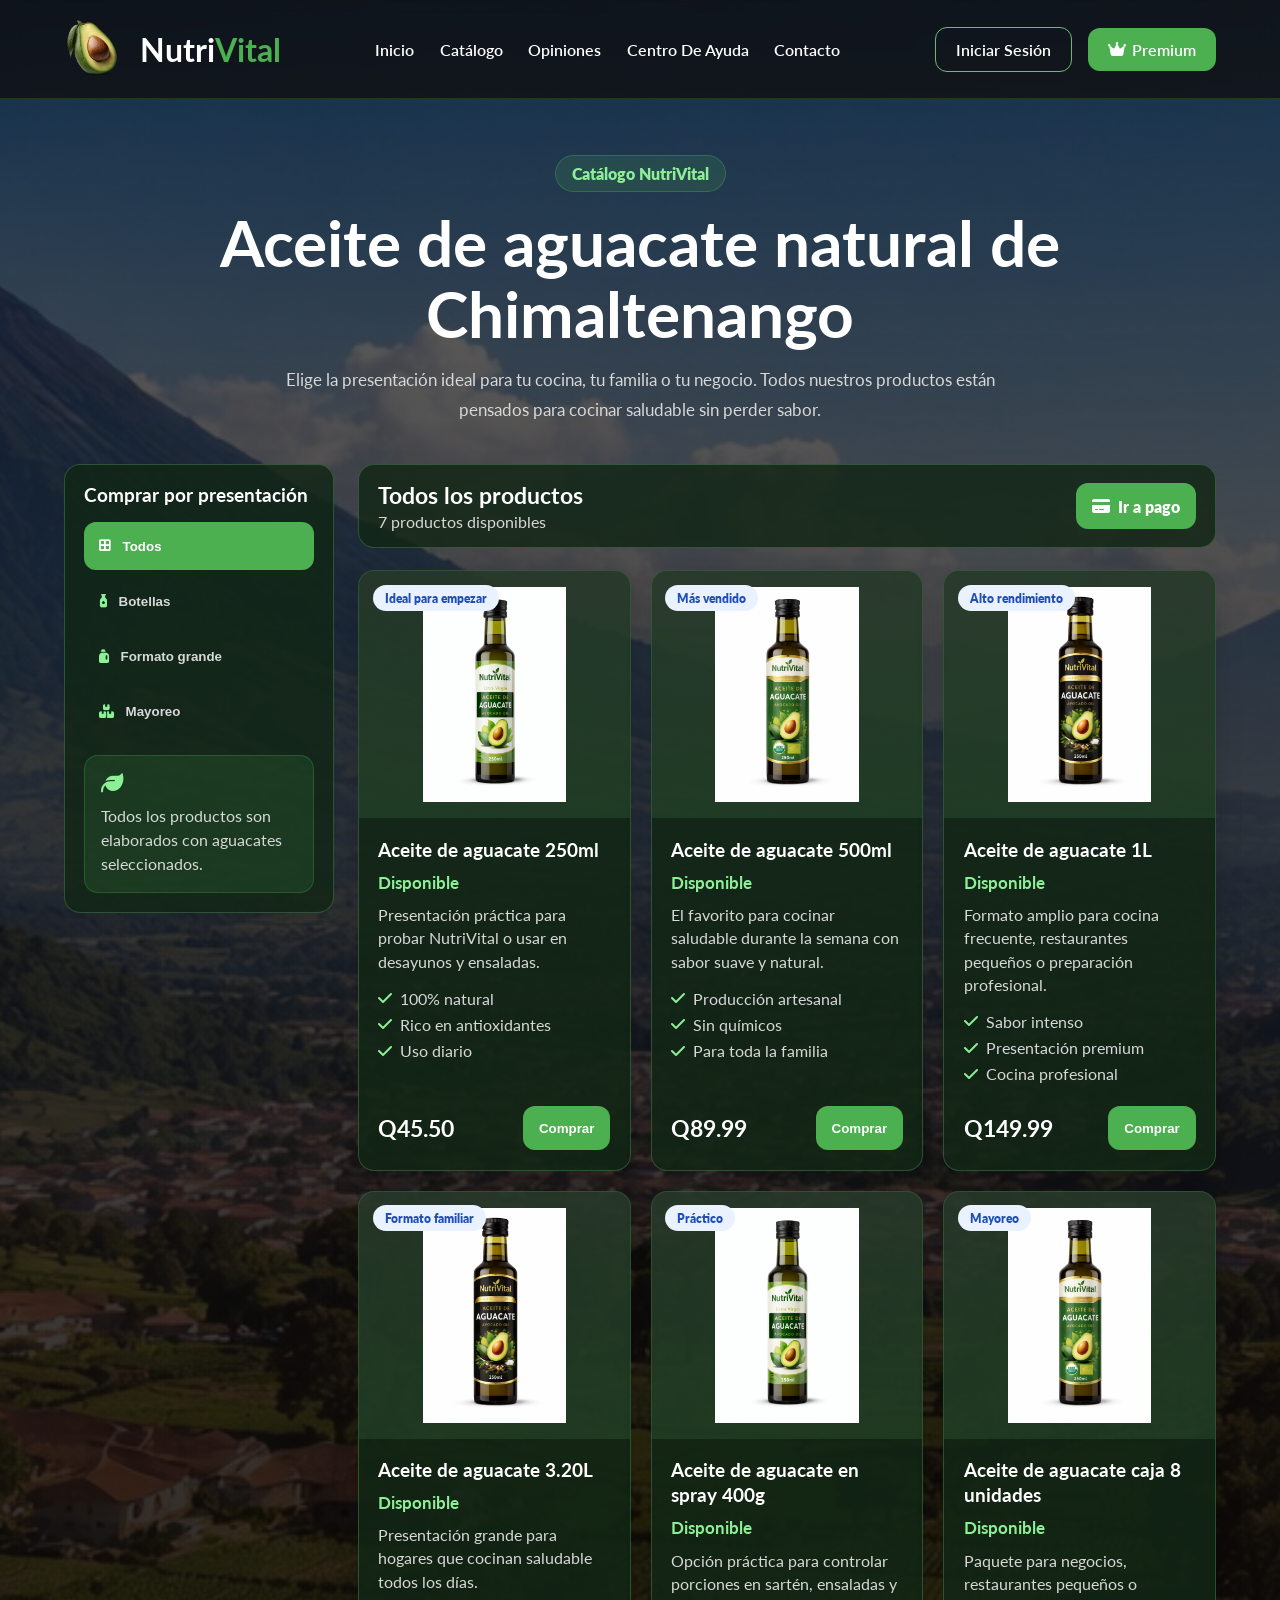
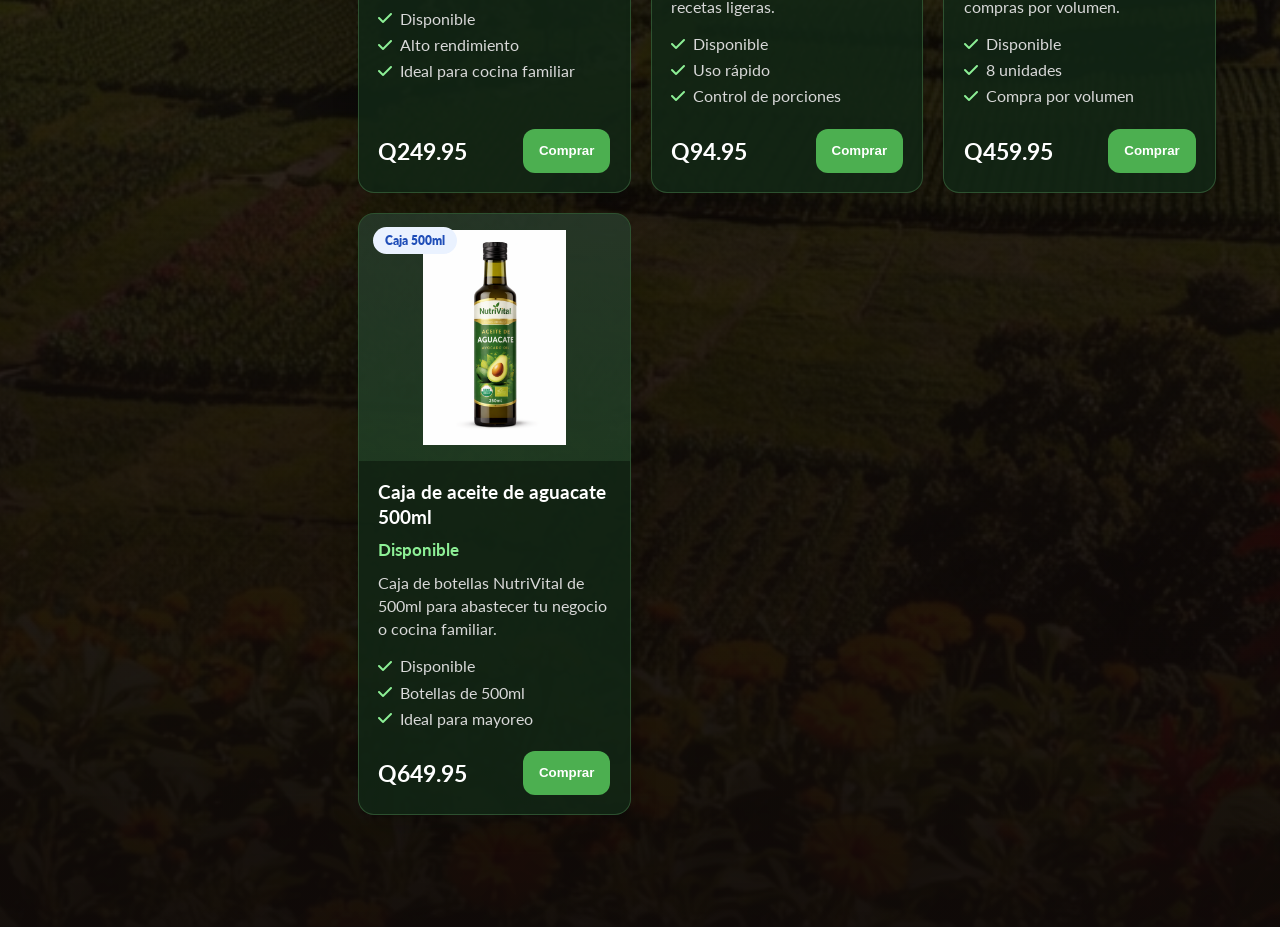
==== commit ef22796a: "Add files via upload" ====
--- a/catalogo.html
+++ b/catalogo.html
@@ -14,6 +14,10 @@
 
     <!-- NAVBAR -->
     <nav class="help_navbar">
+        <button class="mobile_menu_btn" type="button" aria-label="Abrir menú">
+            <i class="fa-solid fa-bars"></i>
+        </button>
+
         <a class="help_logo nav_logo_link" href="index.html">
             <img src="img/log.png" alt="Logo NutriVital">
             <h2>Nutri<span>Vital</span></h2>
@@ -24,6 +28,7 @@
             <li><a href="catalogo.html">Catálogo</a></li>
             <li><a href="reviews.html">Opiniones</a></li>
             <li><a href="contacto.html">Centro de Ayuda</a></li>
+            <li><a href="contact.html">Contacto</a></li>
         </ul>
 
         <div class="help_actions">
@@ -93,6 +98,7 @@
     </section>
 
 </header>
+<script src="nav.js"></script>
 <script src="catalogo.js"></script>
 </body>
 </html>
--- a/style.css
+++ b/style.css
@@ -2709,6 +2709,183 @@
     }
 }
 
+/* -------- AUTH CONTACT STYLE -------- */
+
+.auth_header{
+    background:
+    linear-gradient(180deg, rgba(0,0,0,0.72), rgba(13,8,7,0.98)),
+    url(img/bg.jpg);
+    background-size: cover;
+    background-position: center;
+}
+
+.auth_page{
+    min-height: calc(100vh - 92px);
+    padding: 2.4rem 1rem;
+}
+
+.auth_panel{
+    width: min(820px, 94vw);
+    min-height: 500px;
+    background: #120c0a;
+    border: 1px solid rgba(245,178,27,0.32);
+    border-radius: 22px;
+    box-shadow: 0 28px 70px rgba(0,0,0,0.55);
+}
+
+.auth_panel *{
+    color: #fff;
+}
+
+.auth_modern_form{
+    background: #120c0a;
+    padding: 0 42px;
+}
+
+.auth_modern_form h1{
+    color: #fff;
+    font-size: 2rem;
+    margin-bottom: 0.7rem;
+}
+
+.auth_panel span{
+    color: #f5f5f5;
+    font-size: 0.95rem;
+}
+
+.auth_panel a{
+    color: #ffd25d;
+}
+
+.auth_modern_form input{
+    min-height: 52px;
+    background: #2a201d;
+    border: 1px solid rgba(255,255,255,0.18);
+    color: #fff;
+    border-radius: 10px;
+    margin: 10px 0;
+    padding: 0 1.1rem;
+    font-size: 1rem;
+}
+
+.auth_modern_form input::placeholder{
+    color: #d0c9c4;
+}
+
+.auth_modern_form input:focus{
+    border-color: #f5b21b;
+}
+
+.auth_panel button{
+    min-width: 150px;
+    min-height: 50px;
+    background: #b94a18;
+    border: none;
+    border-radius: 10px;
+    color: #fff;
+    font-size: 0.95rem;
+    font-weight: 900;
+}
+
+.auth_panel button:hover{
+    background: #d65a22;
+    transform: translateY(-2px);
+}
+
+.social-icons{
+    display: flex;
+    gap: 0.65rem;
+    margin: 1.25rem 0;
+}
+
+.social-icons a{
+    width: 46px;
+    height: 46px;
+    border: 1px solid rgba(245,178,27,0.38);
+    background: #241a17;
+    border-radius: 9px;
+    margin: 0;
+}
+
+.social-icons i{
+    color: #f5b21b;
+}
+
+.auth_toggle_container{
+    border-radius: 110px 22px 22px 110px;
+}
+
+.auth_panel.active .auth_toggle_container{
+    border-radius: 22px 110px 110px 22px;
+}
+
+.auth_toggle{
+    background:
+    linear-gradient(rgba(245,178,27,0.72), rgba(188,91,18,0.74)),
+    url(img/bg.jpg);
+    background-size: cover;
+    background-position: center;
+}
+
+.auth_toggle_panel{
+    padding: 0 2.4rem;
+}
+
+.auth_toggle_panel h1{
+    color: #fff;
+    font-size: 2rem;
+    margin-bottom: 1rem;
+    text-transform: none;
+}
+
+.auth_toggle_panel p{
+    color: #fff;
+    font-size: 1.05rem;
+    line-height: 1.55;
+    max-width: 340px;
+    text-transform: none;
+}
+
+.auth_panel button.auth_hidden{
+    background: transparent;
+    border: 1px solid #fff;
+    color: #fff;
+}
+
+.auth_panel button.auth_hidden:hover{
+    background: rgba(255,255,255,0.16);
+}
+
+@media(max-width:760px){
+    .auth_panel{
+        width: min(480px, 94vw);
+        background: transparent;
+        border: none;
+    }
+
+    .auth_modern_form{
+        background: #120c0a;
+        border: 1px solid rgba(245,178,27,0.32);
+        border-radius: 18px;
+        padding: 2rem;
+    }
+
+    .auth_toggle_container,
+    .auth_panel.active .auth_toggle_container{
+        border-radius: 18px;
+    }
+
+    .auth_toggle{
+        border-radius: 18px;
+        min-height: 210px;
+    }
+
+    .auth_toggle_panel{
+        min-height: 210px;
+        padding: 2rem;
+    }
+}
+
 /* HERO */
 
 .help_hero{
@@ -3078,3 +3255,829 @@
     }
 
 }
+
+/* ===== CONTACTO NUTRIVITAL ===== */
+
+.contact_page_header{
+    min-height: 92vh;
+    height: auto;
+    padding: 0 0 4rem;
+    background:
+    linear-gradient(180deg, rgba(0,0,0,0.70), rgba(13,8,7,0.98)),
+    url(img/bg.jpg);
+    background-size: cover;
+    background-position: center;
+}
+
+.contact_hero{
+    width: min(1040px, 92%);
+    margin: auto;
+    padding: 5rem 0 3rem;
+    text-align: center;
+}
+
+.contact_hero span,
+.contact_form_intro span{
+    color: #f5b21b;
+    font-weight: 900;
+    text-transform: none;
+}
+
+.contact_hero h1{
+    max-width: 880px;
+    margin: 1rem auto;
+    color: #fff;
+    font-size: clamp(3rem, 8vw, 6.4rem);
+    line-height: 0.98;
+    text-transform: none;
+}
+
+.contact_hero p{
+    max-width: 760px;
+    margin: auto;
+    color: #f4f4f4;
+    font-size: 1.25rem;
+    line-height: 1.55;
+    text-transform: none;
+}
+
+.contact_quick_cards{
+    width: min(1160px, 92%);
+    margin: 0 auto;
+    display: grid;
+    grid-template-columns: repeat(3, 1fr);
+    gap: 1.4rem;
+}
+
+.contact_quick_card{
+    min-height: 220px;
+    padding: 2rem;
+    background: rgba(42,22,18,0.78);
+    border: 1px solid rgba(245,178,27,0.28);
+    border-radius: 24px;
+    text-decoration: none;
+    display: flex;
+    flex-direction: column;
+    justify-content: flex-end;
+}
+
+.contact_quick_card div{
+    width: 64px;
+    height: 64px;
+    border-radius: 18px;
+    background: rgba(245,178,27,0.16);
+    display: flex;
+    align-items: center;
+    justify-content: center;
+    margin-bottom: 1.5rem;
+}
+
+.contact_quick_card i{
+    color: #f5b21b;
+    font-size: 1.6rem;
+}
+
+.contact_quick_card h3{
+    color: #fff;
+    font-size: 1.55rem;
+    margin-bottom: 0.6rem;
+    text-transform: none;
+}
+
+.contact_quick_card p{
+    color: #d8d8d8;
+    line-height: 1.55;
+    text-transform: none;
+}
+
+.contact_quick_card:hover{
+    transform: translateY(-8px);
+    border-color: #f5b21b;
+}
+
+.contact_page_main{
+    background: #0f0908;
+    padding: 4rem 5% 5rem;
+}
+
+.contact_form_panel{
+    width: min(1160px, 100%);
+    margin: auto;
+    padding: 3rem;
+    display: grid;
+    grid-template-columns: 0.9fr 1.1fr;
+    gap: 3rem;
+    background: rgba(42,22,18,0.68);
+    border: 1px solid rgba(245,178,27,0.26);
+    border-radius: 28px;
+}
+
+.contact_form_intro h2{
+    color: #fff;
+    font-size: clamp(2.4rem, 5vw, 4.4rem);
+    line-height: 1.08;
+    margin: 1rem 0;
+    text-transform: none;
+}
+
+.contact_form_intro p{
+    color: #e8e8e8;
+    line-height: 1.7;
+    font-size: 1.1rem;
+    text-transform: none;
+}
+
+.contact_form_intro ul{
+    list-style: none;
+    margin-top: 2rem;
+}
+
+.contact_form_intro li{
+    display: flex;
+    align-items: center;
+    gap: 0.8rem;
+    color: #fff;
+    font-weight: 800;
+    margin-bottom: 0.8rem;
+    text-transform: none;
+}
+
+.contact_form_intro i{
+    color: #f5b21b;
+}
+
+.contact_form label{
+    display: block;
+    color: #fff;
+    font-weight: 900;
+    margin-bottom: 0.5rem;
+    text-transform: none;
+}
+
+.contact_form input,
+.contact_form select,
+.contact_form textarea{
+    width: 100%;
+    min-height: 58px;
+    margin-bottom: 1.2rem;
+    padding: 0 1rem;
+    border: 1px solid rgba(255,255,255,0.18);
+    border-radius: 14px;
+    background: #2a201d;
+    color: #fff;
+    font-size: 1rem;
+    outline: none;
+    text-transform: none;
+}
+
+.contact_form textarea{
+    min-height: 150px;
+    padding-top: 1rem;
+    resize: vertical;
+}
+
+.contact_form input:focus,
+.contact_form select:focus,
+.contact_form textarea:focus{
+    border-color: #f5b21b;
+}
+
+.contact_form button{
+    width: 100%;
+    min-height: 62px;
+    border: none;
+    border-radius: 999px;
+    background: #b94a18;
+    color: #fff;
+    font-size: 1.05rem;
+    font-weight: 900;
+    cursor: pointer;
+    text-transform: none;
+}
+
+.contact_form button:hover{
+    background: #d65a22;
+    transform: translateY(-2px);
+}
+
+.contact_faq{
+    width: min(1160px, 100%);
+    margin: 4rem auto 0;
+}
+
+.contact_faq h2{
+    color: #fff;
+    font-size: clamp(2.4rem, 5vw, 4rem);
+    margin-bottom: 1.5rem;
+    text-transform: none;
+}
+
+.contact_faq_grid{
+    display: grid;
+    grid-template-columns: repeat(3, 1fr);
+    gap: 1.2rem;
+}
+
+.contact_faq_card{
+    background: rgba(42,22,18,0.78);
+    border: 1px solid rgba(245,178,27,0.26);
+    border-radius: 20px;
+    padding: 1.6rem;
+}
+
+.contact_faq_card h3{
+    color: #fff;
+    margin-bottom: 0.8rem;
+    text-transform: none;
+}
+
+.contact_faq_card p{
+    color: #e0e0e0;
+    line-height: 1.6;
+    text-transform: none;
+}
+
+@media(max-width:900px){
+    .contact_quick_cards,
+    .contact_form_panel,
+    .contact_faq_grid{
+        grid-template-columns: 1fr;
+    }
+
+    .contact_form_panel{
+        padding: 2rem;
+    }
+}
+
+@media(max-width:560px){
+    .contact_page_main{
+        padding: 3rem 1rem;
+    }
+
+    .contact_hero h1{
+        font-size: 3rem;
+    }
+}
+
+/* ===== TEMA GLOBAL NUTRIVITAL ===== */
+
+body{
+    background: #0f0908;
+}
+
+#home,
+.help_header,
+.contact_page_header,
+.auth_header,
+.catalogo_header,
+.planes_header,
+.reviews_header,
+.video_header{
+    background:
+    linear-gradient(180deg, rgba(0,0,0,0.62), rgba(15,9,8,0.96)),
+    url(img/bg.jpg) !important;
+    background-size: cover !important;
+    background-position: center !important;
+}
+
+.pago_header{
+    background:
+    linear-gradient(180deg, rgba(0,0,0,0.72), rgba(15,9,8,0.98)),
+    url(img/bg.jpg) !important;
+    background-size: cover !important;
+    background-position: center !important;
+}
+
+.help_navbar{
+    background: rgba(15,9,8,0.68);
+    border-bottom: 1px solid rgba(117,191,72,0.18);
+    width: 100%;
+    min-height: 88px;
+    padding: 1.2rem 5%;
+    position: relative;
+    z-index: 20;
+    gap: 1rem;
+}
+
+.help_logo{
+    flex-shrink: 0;
+}
+
+.help_menu{
+    align-items: center;
+    justify-content: center;
+    gap: clamp(1rem, 2vw, 2rem);
+}
+
+.help_menu a{
+    white-space: nowrap;
+}
+
+.help_actions{
+    flex-shrink: 0;
+    align-items: center;
+}
+
+.catalogo_header > .help_navbar{
+    margin: 0;
+    top: 0;
+}
+
+.login_btn{
+    border-color: rgba(141,240,150,0.75);
+}
+
+.premium_btn,
+.catalogo_checkout,
+.comprarBtn,
+.app_btn.primary,
+.video_btn.primary,
+.contact_form button,
+.write_review button,
+.checkout_pay_btn:hover{
+    background: #4CAF50;
+}
+
+.premium_btn:hover,
+.catalogo_checkout:hover,
+.comprarBtn:hover,
+.app_btn.primary:hover,
+.video_btn.primary:hover,
+.contact_form button:hover,
+.write_review button:hover{
+    background: #63c967;
+}
+
+.heading span,
+.left_box .heading_1,
+.catalogo_intro span,
+.reviews_label,
+.video_intro span,
+.app_badge,
+.contact_hero span,
+.contact_form_intro span{
+    color: #8df096;
+}
+
+.contact_quick_card,
+.contact_form_panel,
+.contact_faq_card{
+    background: rgba(18,38,21,0.78);
+    border-color: rgba(141,240,150,0.26);
+}
+
+.contact_quick_card div{
+    background: rgba(141,240,150,0.14);
+}
+
+.contact_quick_card i,
+.contact_form_intro i{
+    color: #8df096;
+}
+
+.contact_quick_card:hover{
+    border-color: #8df096;
+}
+
+.contact_form input,
+.contact_form select,
+.contact_form textarea{
+    background: #1c281e;
+}
+
+.contact_form input:focus,
+.contact_form select:focus,
+.contact_form textarea:focus{
+    border-color: #8df096;
+}
+
+.auth_panel,
+.auth_modern_form{
+    background: #101a12;
+    border-color: rgba(141,240,150,0.26);
+}
+
+.auth_modern_form input{
+    background: #1c281e;
+}
+
+.auth_modern_form input:focus{
+    border-color: #8df096;
+}
+
+.auth_panel button{
+    background: #4CAF50;
+}
+
+.auth_panel button:hover{
+    background: #63c967;
+}
+
+.social-icons a{
+    border-color: rgba(141,240,150,0.38);
+    background: #172319;
+}
+
+.social-icons i,
+.auth_panel a{
+    color: #8df096;
+}
+
+.auth_toggle{
+    background:
+    linear-gradient(rgba(76,175,80,0.72), rgba(28,96,38,0.78)),
+    url(img/bg.jpg);
+    background-size: cover;
+    background-position: center;
+}
+
+.mobile_menu_btn{
+    display: none;
+}
+
+/* ===== MODO OSCURO Y RESPONSIVE GLOBAL ===== */
+
+html,
+body{
+    max-width: 100%;
+    overflow-x: hidden;
+}
+
+img,
+video{
+    max-width: 100%;
+}
+
+.topics_section,
+.faq_section,
+.contact_page_main,
+footer{
+    background: #0f0908;
+}
+
+.topic_card,
+.faq_item,
+.support_box,
+.contact_faq_card,
+.review_card,
+.summary_score,
+.summary_bars,
+.review_stats,
+.write_review_header,
+.plan_card,
+.catalogo_sidebar,
+.catalogo_toolbar{
+    background: rgba(18,38,21,0.82);
+    border-color: rgba(141,240,150,0.22);
+}
+
+.topic_card h3,
+.section_title h2,
+.faq_left h2,
+.support_box h3,
+.contact_faq h2,
+.catalogo_toolbar h2,
+.plans_compare h2{
+    color: #fff;
+}
+
+.topic_card p,
+.section_title p,
+.faq_intro,
+.faq_answer,
+.support_box p,
+.support_box span,
+.catalogo_toolbar p,
+.plans_compare p{
+    color: #d8d8d8;
+}
+
+.topic_icon,
+.topic_card a{
+    background: rgba(141,240,150,0.14);
+    color: #8df096;
+}
+
+.faq_question{
+    background: #142116;
+}
+
+.producto{
+    background: rgba(18,38,21,0.88);
+    border-color: rgba(141,240,150,0.22);
+}
+
+.producto_img_box{
+    background:
+    linear-gradient(180deg, rgba(255,255,255,0.08), rgba(141,240,150,0.10));
+}
+
+.producto h3,
+.producto_footer .precio{
+    color: #fff;
+}
+
+.producto p,
+.beneficios li{
+    color: #d8d8d8;
+}
+
+.producto_estado{
+    color: #8df096;
+}
+
+.metodos_pago,
+.resumen_pago,
+.payment_row,
+.metodo,
+.card_fields,
+.checkout_user span,
+.payment_group,
+.write_review input,
+.write_review select,
+.write_review textarea{
+    background: rgba(18,24,20,0.92);
+}
+
+.contact_form input,
+.contact_form select,
+.contact_form textarea,
+.auth_modern_form input{
+    background: #142116;
+}
+
+.footer_links a,
+.footer_col .footer_text{
+    color: #d8d8d8;
+}
+
+@media(max-width:1024px){
+    .help_navbar{
+        padding: 1rem 1.2rem;
+    }
+
+    .help_logo img{
+        width: 48px;
+    }
+
+    .help_logo h2{
+        font-size: 1.55rem;
+    }
+
+    .help_actions{
+        gap: 0.5rem;
+    }
+
+    .login_btn,
+    .premium_btn{
+        padding: 10px 14px;
+        font-size: 0.9rem;
+    }
+}
+
+@media(max-width:768px){
+    .help_navbar{
+        display: grid;
+        grid-template-columns: 42px 1fr auto;
+        align-items: center;
+        min-height: 64px;
+        padding: 0.55rem 0.75rem;
+        gap: 0.7rem;
+        background: rgba(8,12,9,0.84);
+        backdrop-filter: blur(12px);
+    }
+
+    .mobile_menu_btn{
+        display: inline-flex;
+        width: 42px;
+        height: 42px;
+        align-items: center;
+        justify-content: center;
+        border: none;
+        background: transparent;
+        cursor: pointer;
+    }
+
+    .mobile_menu_btn i{
+        color: #fff;
+        font-size: 1.7rem;
+    }
+
+    .help_logo{
+        width: auto;
+        justify-content: flex-start;
+        gap: 0.5rem;
+    }
+
+    .help_logo img{
+        width: 38px;
+    }
+
+    .help_logo h2{
+        font-size: 1.35rem;
+    }
+
+    .help_menu{
+        display: none;
+        position: absolute;
+        left: 0.75rem;
+        right: 0.75rem;
+        top: calc(100% + 0.45rem);
+        z-index: 40;
+        background: rgba(13,24,15,0.96);
+        border: 1px solid rgba(141,240,150,0.22);
+        border-radius: 14px;
+        padding: 0.75rem;
+        box-shadow: 0 18px 34px rgba(0,0,0,0.35);
+    }
+
+    .help_navbar.nav-open .help_menu{
+        display: grid;
+        gap: 0.25rem;
+    }
+
+    .help_menu li{
+        width: 100%;
+    }
+
+    .help_menu a{
+        display: block;
+        padding: 0.85rem 1rem;
+        border-radius: 10px;
+    }
+
+    .help_menu a:hover{
+        background: rgba(141,240,150,0.12);
+    }
+
+    .help_actions{
+        width: auto;
+        justify-content: flex-end;
+        flex-wrap: nowrap;
+        gap: 0.5rem;
+    }
+
+    .help_actions .login_btn{
+        border: 1px solid rgba(141,240,150,0.75);
+        padding: 10px 12px;
+        background: transparent;
+        color: #fff;
+        font-size: 0.78rem;
+        min-width: auto;
+        white-space: nowrap;
+    }
+
+    .help_actions .premium_btn{
+        min-height: auto;
+        border-radius: 12px;
+        padding: 10px 12px;
+        background: #4CAF50;
+        color: #fff;
+        font-size: 0.78rem;
+        box-shadow: none;
+        white-space: nowrap;
+    }
+
+    .help_actions .premium_btn i{
+        display: inline-block;
+        color: #fff;
+    }
+
+    .main{
+        width: 92%;
+        top: 58%;
+        text-align: center;
+    }
+
+    .main_btn{
+        justify-content: center;
+        flex-wrap: wrap;
+    }
+
+    .heading,
+    .left_box .heading{
+        font-size: clamp(2rem, 11vw, 3rem);
+        line-height: 1.18;
+    }
+
+    .heading_1{
+        font-size: 1.7rem;
+    }
+
+    .sec{
+        width: 92%;
+        padding: 4rem 0 2rem;
+    }
+
+    .boxes,
+    .about_box,
+    .footer_container{
+        grid-template-columns: 1fr;
+    }
+
+    .about_heading,
+    .contact_box,
+    .pago_container,
+    .contact_form_panel,
+    .contact_quick_cards,
+    .contact_faq_grid,
+    .reviews_summary{
+        grid-template-columns: 1fr;
+    }
+
+    .about .para{
+        text-align: left;
+    }
+
+    .catalogo_intro h1,
+    .contact_hero h1,
+    .reviews_hero h1,
+    .planes_hero h1,
+    .video_intro h1{
+        font-size: clamp(2rem, 11vw, 3.2rem);
+    }
+
+    .catalogo_section,
+    .planes_section,
+    .video_section,
+    .reviews_hero,
+    .contact_page_main{
+        padding-left: 1rem;
+        padding-right: 1rem;
+    }
+
+    .catalogo_shell,
+    .catalogo_container{
+        grid-template-columns: 1fr;
+    }
+
+    .pago_container{
+        min-height: auto;
+    }
+
+    .resumen_pago,
+    .metodos_pago,
+    .contact_form_panel{
+        padding: 1.5rem;
+    }
+
+    .reviews_container{
+        grid-template-columns: 1fr;
+        padding: 1rem 0;
+    }
+
+    .filter_section,
+    .video_actions,
+    .app_actions{
+        gap: 0.7rem;
+    }
+
+    .filter_btn,
+    .video_btn,
+    .app_btn{
+        width: 100%;
+    }
+
+    .compare_row{
+        min-width: 680px;
+    }
+}
+
+@media(max-width:480px){
+    .login_btn,
+    .premium_btn{
+        width: 100%;
+    }
+
+    .btn2{
+        width: 100%;
+        justify-content: center;
+        margin-left: 0;
+    }
+
+    .producto_footer,
+    .checkout_product,
+    .review_top,
+    .review_meta{
+        flex-direction: column;
+        align-items: flex-start;
+    }
+
+    .checkout_product{
+        display: flex;
+    }
+
+    .contact_form_panel,
+    .contact_quick_card,
+    .support_box{
+        padding: 1.25rem;
+    }
+
+    .auth_page{
+        padding: 1.5rem 0.75rem;
+    }
+
+    .auth_modern_form{
+        padding: 1.5rem;
+    }
+}
